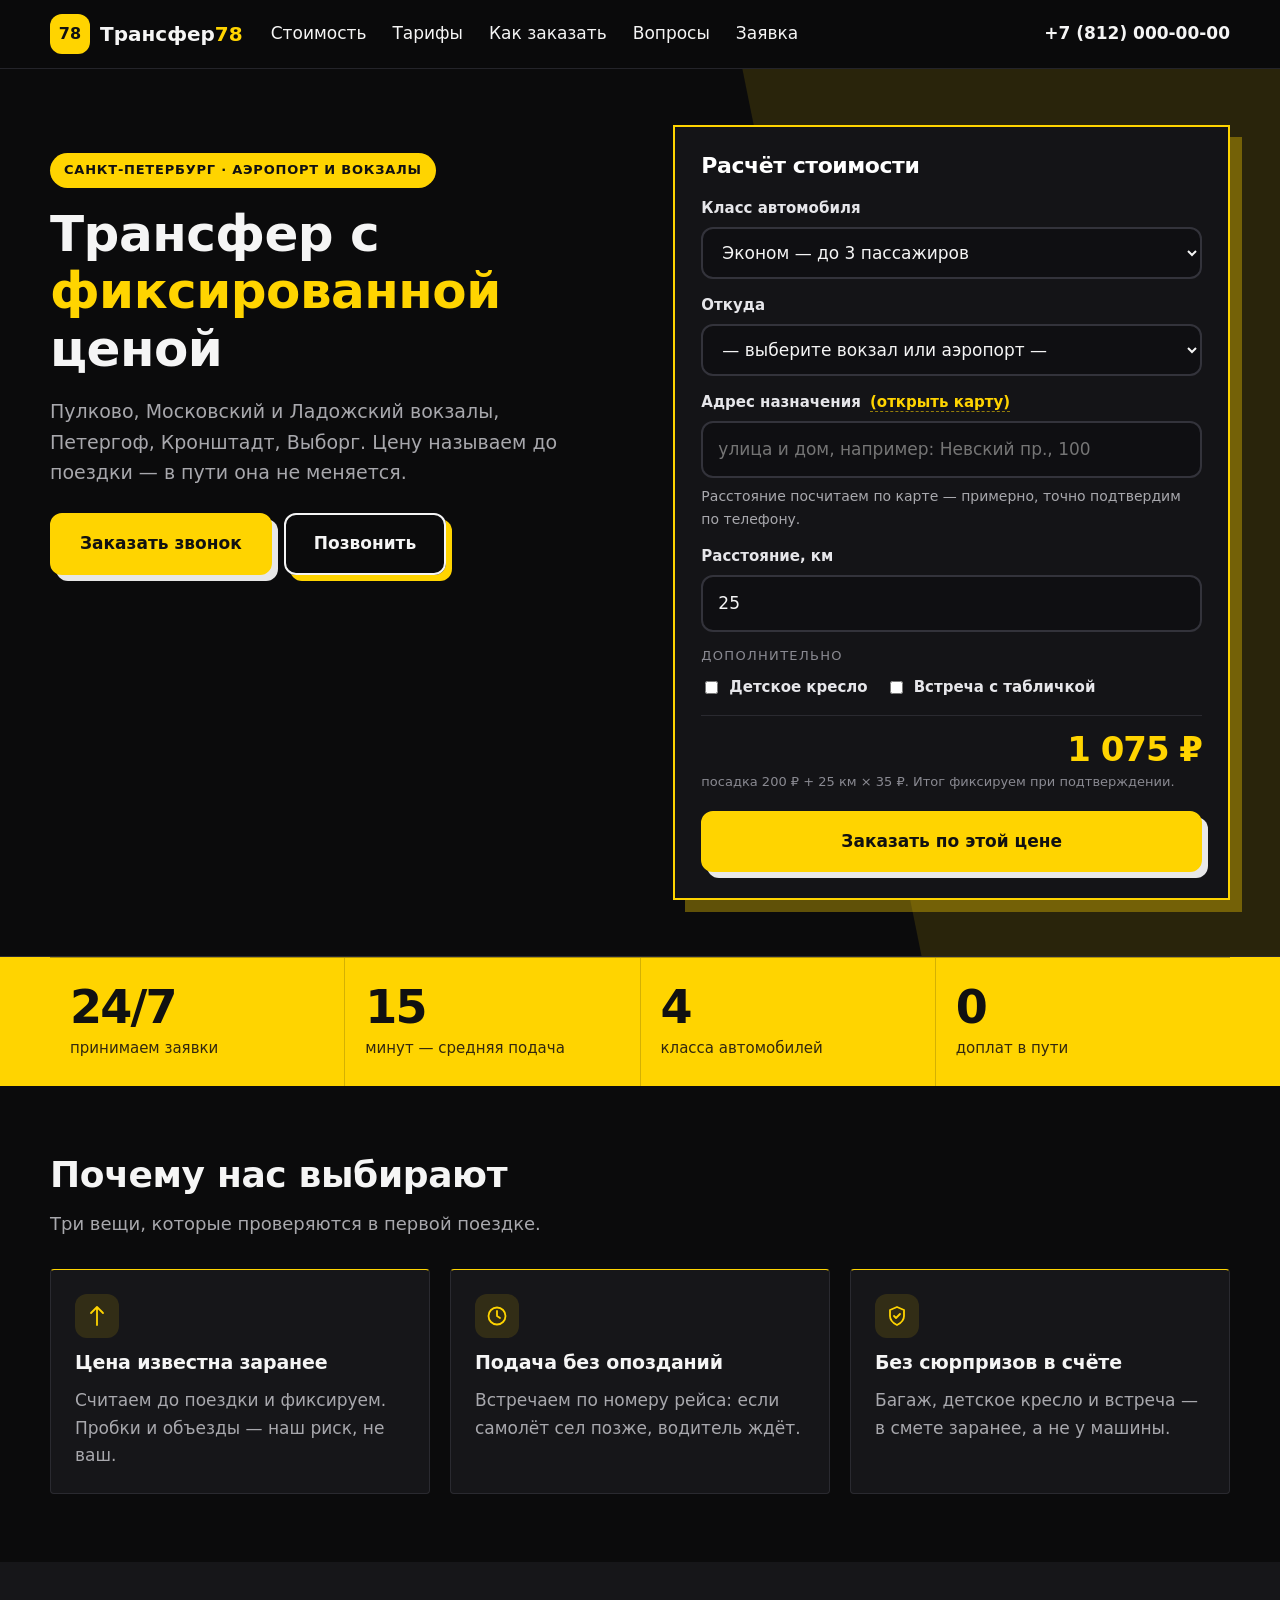
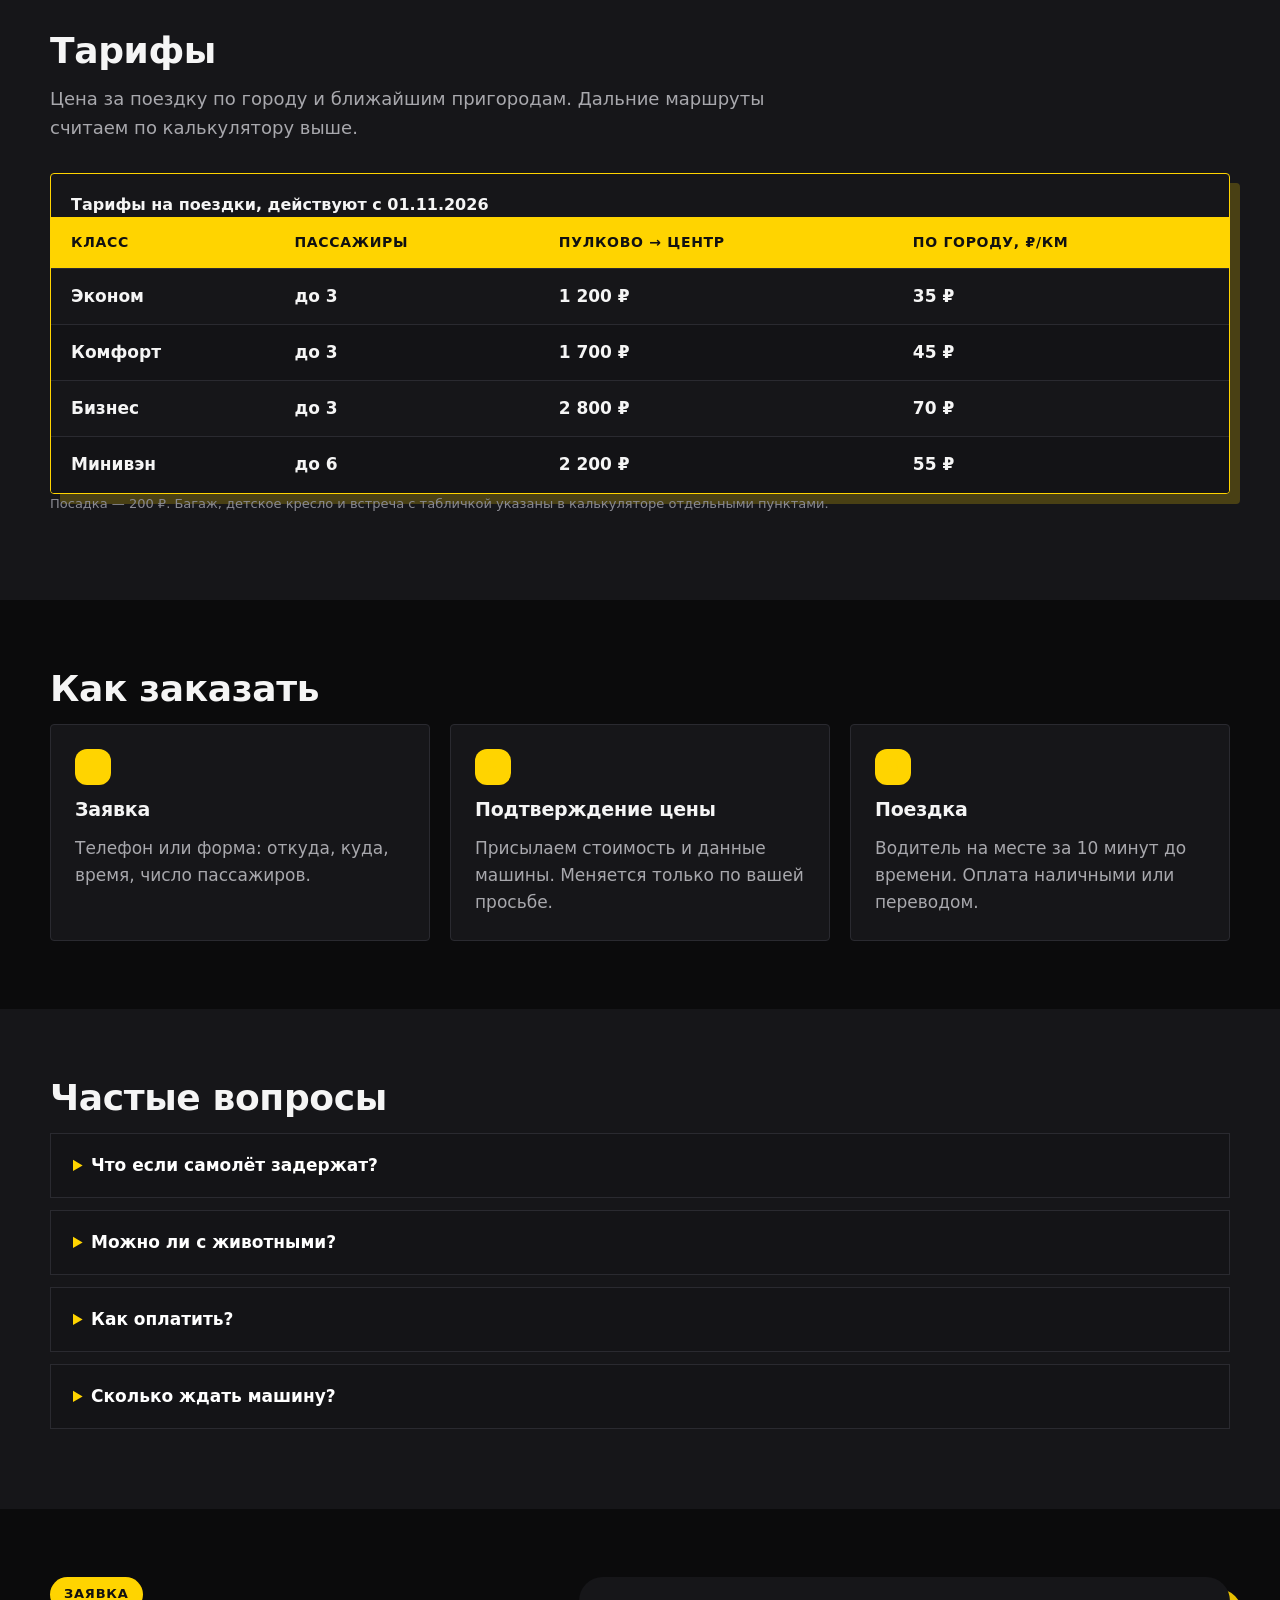
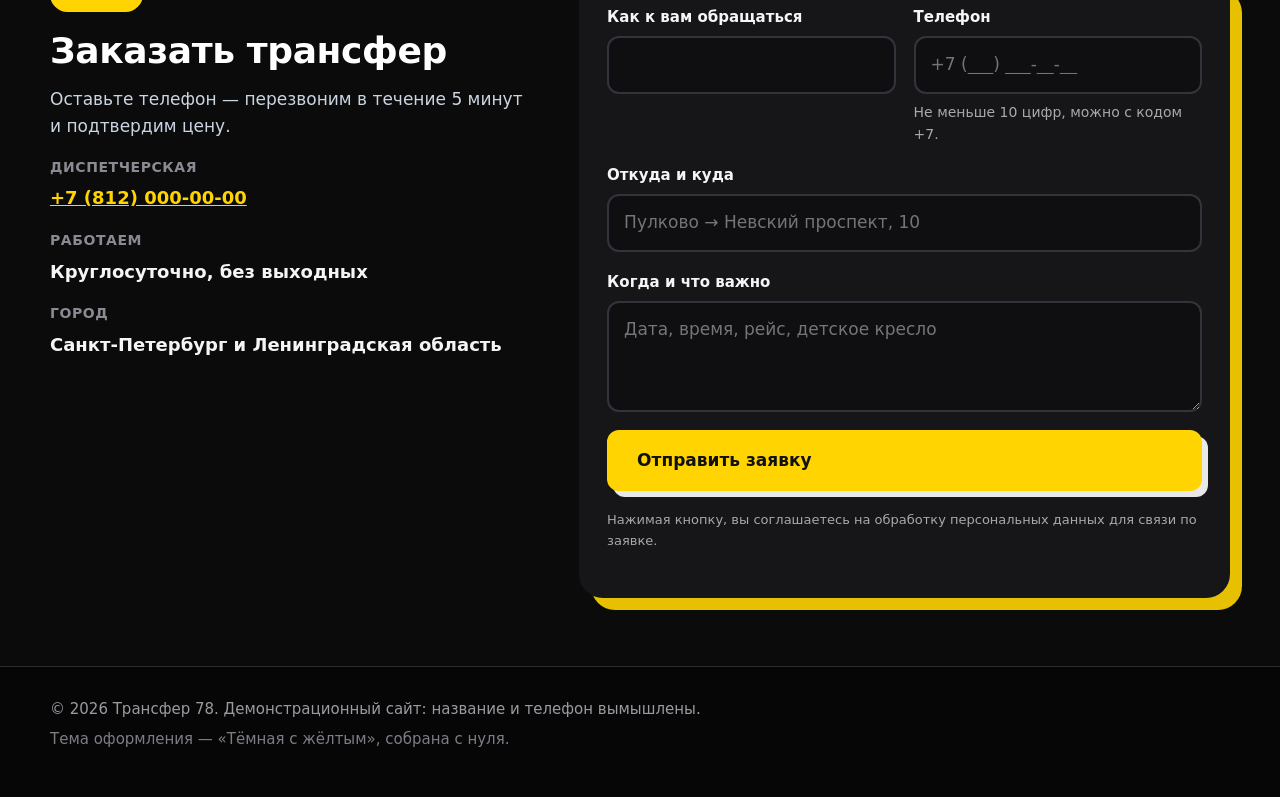
==== index.html @ eaf35baa "Callback promise: 5 minutes instead of 15" ====
<!DOCTYPE html>
<html lang="ru">
<head>
<meta charset="utf-8">
<meta name="viewport" content="width=device-width, initial-scale=1">
<title>Трансфер 78 — такси и трансфер в Санкт-Петербурге</title>
<meta name="description" content="Трансфер по Санкт-Петербургу и области: аэропорт Пулково, вокзалы, Петергоф, Кронштадт, Выборг. Фиксированная цена до поездки.">
<link rel="stylesheet" href="styles.css">
<link rel="stylesheet" href="themes/dark-yellow.css">
<link rel="stylesheet" href="transfer.css">
  <link rel="stylesheet" href="assets/leaflet/leaflet.css">
</head>
<body>
<a class="skip" href="#top">К основному содержимому</a>

<header class="site-header">
  <div class="wrap header-inner">
    <a class="logo" href="#top" aria-label="Трансфер 78 — на главную">
      <span class="logo-mark" aria-hidden="true">78</span>
      <span>Трансфер<span class="logo-accent">78</span></span>
    </a>
    <nav aria-label="Основная навигация">
      <ul class="nav">
        <li><a href="#calc">Стоимость</a></li>
        <li><a href="#tariffs">Тарифы</a></li>
        <li><a href="#how">Как заказать</a></li>
        <li><a href="#faq">Вопросы</a></li>
        <li><a href="#booking">Заявка</a></li>
      </ul>
    </nav>
    <a class="phone" href="tel:+78120000000">+7 (812) 000-00-00</a>
  </div>
</header>

<main id="top" tabindex="-1">

  <section class="hero-slider">
    <div class="wrap slide-inner">
      <div class="slide-text">
        <p class="eyebrow">Санкт-Петербург · аэропорт и вокзалы</p>
        <h1>Трансфер с <span class="hl">фиксированной</span> ценой</h1>
        <p class="slide-lede">Пулково, Московский и Ладожский вокзалы, Петергоф, Кронштадт,
          Выборг. Цену называем до поездки — в пути она не меняется.</p>
        <div class="hero-actions">
          <a class="btn" href="#call-modal" id="hero-call">Заказать звонок</a>
          <a class="btn btn-ghost" href="tel:+78120000000">Позвонить</a>
        </div>
      </div>

      <div class="calc-card" id="calc">
        <h2 class="calc-title">Расчёт стоимости</h2>
        <div class="field">
          <label for="cls">Класс автомобиля</label>
          <select id="cls">
            <option value="35" data-name="Эконом" data-seats="3">Эконом — до 3 пассажиров</option>
            <option value="45" data-name="Комфорт" data-seats="3">Комфорт — до 3 пассажиров</option>
            <option value="70" data-name="Бизнес" data-seats="3">Бизнес — до 3 пассажиров</option>
            <option value="55" data-name="Минивэн" data-seats="6">Минивэн — до 6 пассажиров</option>
          </select>
        </div>
        <div class="field">
          <label for="station">Откуда</label>
          <select id="station">
            <option value="">— выберите вокзал или аэропорт —</option>
            <option value="moscow" data-lat="59.9297" data-lon="30.3622">Московский вокзал</option>
            <option value="ladoga" data-lat="59.9317" data-lon="30.4413">Ладожский вокзал</option>
            <option value="vitebsk" data-lat="59.9200" data-lon="30.3286">Витебский вокзал</option>
            <option value="baltiysky" data-lat="59.9070" data-lon="30.3010">Балтийский вокзал</option>
            <option value="finland" data-lat="59.9553" data-lon="30.3563">Финляндский вокзал</option>
            <option value="pulkovo" data-lat="59.8003" data-lon="30.2625">Аэропорт Пулково</option>
          </select>
        </div>
        <div class="field">
          <label for="addr">Адрес назначения <a href="#map-modal" class="map-link" id="open-map">(открыть карту)</a></label>
          <input id="addr" type="text" placeholder="улица и дом, например: Невский пр., 100"
                 autocomplete="street-address">
          <p class="hint" id="addr-hint">Расстояние посчитаем по карте — примерно, точно подтвердим по телефону.</p>
        </div>
<div class="field">
          <label for="km">Расстояние, км</label>
          <input id="km" type="number" min="1" max="600" step="1" value="25" inputmode="numeric">
        </div>
        <fieldset class="calc-options">
          <legend>Дополнительно</legend>
          <label><input type="checkbox" id="opt-seat" value="300"> Детское кресло</label>
          <label><input type="checkbox" id="opt-sign" value="500"> Встреча с табличкой</label>
        </fieldset>
        <p class="calc-total">
          <strong id="total">1 075 ₽</strong>
        </p>
        <p class="calc-note" id="calc-note">Посадка 200 ₽ + 25 км × 35 ₽</p>
        <a class="btn calc-go" href="#booking">Заказать по этой цене</a>
      </div>
    </div>
  </section>

  <section class="stats" aria-label="Коротко о сервисе">
    <div class="wrap stats-row">
      <div class="stat"><b>24/7</b><span>принимаем заявки</span></div>
      <div class="stat"><b>15</b><span>минут — средняя подача</span></div>
      <div class="stat"><b>4</b><span>класса автомобилей</span></div>
      <div class="stat"><b>0</b><span>доплат в пути</span></div>
    </div>
  </section>

  <section class="section" aria-labelledby="why-title">
    <div class="wrap">
      <h2 id="why-title">Почему нас выбирают</h2>
      <p class="section-lede">Три вещи, которые проверяются в первой поездке.</p>
      <ul class="features">
        <li>
          <span class="feature-icon" aria-hidden="true">
            <svg viewBox="0 0 24 24"><path d="M12 3v18M6 9l6-6 6 6"/></svg>
          </span>
          <h3>Цена известна заранее</h3>
          <p>Считаем до поездки и фиксируем. Пробки и объезды — наш риск, не ваш.</p>
        </li>
        <li>
          <span class="feature-icon" aria-hidden="true">
            <svg viewBox="0 0 24 24"><circle cx="12" cy="12" r="8.5"/><path d="M12 7v5l3 2"/></svg>
          </span>
          <h3>Подача без опозданий</h3>
          <p>Встречаем по номеру рейса: если самолёт сел позже, водитель ждёт.</p>
        </li>
        <li>
          <span class="feature-icon" aria-hidden="true">
            <svg viewBox="0 0 24 24"><path d="M12 3l7 3v6c0 4-3 7-7 9-4-2-7-5-7-9V6l7-3Z"/><path d="M9 12l2 2 4-4"/></svg>
          </span>
          <h3>Без сюрпризов в счёте</h3>
          <p>Багаж, детское кресло и встреча — в смете заранее, а не у машины.</p>
        </li>
      </ul>
    </div>
  </section>

  <section id="tariffs" class="section section-alt" aria-labelledby="tariffs-title">
    <div class="wrap">
      <h2 id="tariffs-title">Тарифы</h2>
      <p class="section-lede">Цена за поездку по городу и ближайшим пригородам. Дальние
        маршруты считаем по калькулятору выше.</p>
      <div class="table-wrap" tabindex="0" role="region" aria-label="Таблица тарифов">
        <table>
          <caption>Тарифы на поездки, действуют с 01.11.2026</caption>
          <thead>
            <tr>
              <th scope="col">Класс</th>
              <th scope="col">Пассажиры</th>
              <th scope="col">Пулково → центр</th>
              <th scope="col">По городу, ₽/км</th>
            </tr>
          </thead>
          <tbody>
            <tr>
              <th scope="row">Эконом</th>
              <td>до 3</td>
              <td>1 200 ₽</td>
              <td>35 ₽</td>
            </tr>
            <tr>
              <th scope="row">Комфорт</th>
              <td>до 3</td>
              <td>1 700 ₽</td>
              <td>45 ₽</td>
            </tr>
            <tr>
              <th scope="row">Бизнес</th>
              <td>до 3</td>
              <td>2 800 ₽</td>
              <td>70 ₽</td>
            </tr>
            <tr>
              <th scope="row">Минивэн</th>
              <td>до 6</td>
              <td>2 200 ₽</td>
              <td>55 ₽</td>
            </tr>
          </tbody>
        </table>
      </div>
      <p class="calc-note">Посадка — 200 ₽. Багаж, детское кресло и встреча с табличкой
        указаны в калькуляторе отдельными пунктами.</p>
    </div>
  </section>

  <section id="how" class="section" aria-labelledby="how-title">
    <div class="wrap">
      <h2 id="how-title">Как заказать</h2>
      <ol class="steps">
        <li>
          <h3>Заявка</h3>
          <p>Телефон или форма: откуда, куда, время, число пассажиров.</p>
        </li>
        <li>
          <h3>Подтверждение цены</h3>
          <p>Присылаем стоимость и данные машины. Меняется только по вашей просьбе.</p>
        </li>
        <li>
          <h3>Поездка</h3>
          <p>Водитель на месте за 10 минут до времени. Оплата наличными или переводом.</p>
        </li>
      </ol>
    </div>
  </section>
<section id="faq" class="section section-alt" aria-labelledby="faq-title">
    <div class="wrap">
      <h2 id="faq-title">Частые вопросы</h2>
      <details class="faq-item">
        <summary>Что если самолёт задержат?</summary>
        <p>Встречаем по номеру рейса. Если самолёт сел позже — водитель ждёт, доплата за ожидание
          в пределах часа не берётся.</p>
      </details>
      <details class="faq-item">
        <summary>Можно ли с животными?</summary>
        <p>Да, в переноске. Скажите при заказе, чтобы подобрали машину.</p>
      </details>
      <details class="faq-item">
        <summary>Как оплатить?</summary>
        <p>Наличными водителю или переводом по счёту. Для организаций — счёт и закрывающие
          документы.</p>
      </details>
      <details class="faq-item">
        <summary>Сколько ждать машину?</summary>
        <p>По городу — в среднем 15 минут. На дальние маршруты и аэропорт — по времени заявки.</p>
      </details>
    </div>
  </section>

  <section id="booking" class="section-dark" aria-labelledby="booking-title">
    <div class="wrap booking-grid">
      <div>
        <p class="eyebrow eyebrow-light">Заявка</p>
        <h2 id="booking-title">Заказать трансфер</h2>
        <p class="dark-lede">Оставьте телефон — перезвоним в течение 5 минут и подтвердим цену.</p>
        <dl class="contacts">
          <dt>Диспетчерская</dt>
          <dd><a href="tel:+78120000000">+7 (812) 000-00-00</a></dd>
          <dt>Работаем</dt>
          <dd>Круглосуточно, без выходных</dd>
          <dt>Город</dt>
          <dd>Санкт-Петербург и Ленинградская область</dd>
        </dl>
      </div>

      <form class="form" id="booking-form" novalidate>
        <div class="field">
          <label for="name">Как к вам обращаться</label>
          <input id="name" name="name" type="text" autocomplete="name" required>
        </div>
        <div class="field">
          <label for="phone">Телефон</label>
          <input id="phone" name="phone" type="tel" autocomplete="tel" inputmode="tel"
                 placeholder="+7 (___) ___-__-__" aria-describedby="phone-hint" required>
          <p class="hint" id="phone-hint">Не меньше 10 цифр, можно с кодом +7.</p>
        </div>
        <div class="field field-wide">
          <label for="route">Откуда и куда</label>
          <input id="route" name="route" type="text" placeholder="Пулково → Невский проспект, 10">
        </div>
        <div class="field field-wide">
          <label for="comment">Когда и что важно</label>
          <textarea id="comment" name="comment" rows="3"
                    placeholder="Дата, время, рейс, детское кресло"></textarea>
        </div>
        <div class="field field-wide">
          <button class="btn" type="submit" id="submit">Отправить заявку</button>
          <p class="form-note">Нажимая кнопку, вы соглашаетесь на обработку персональных данных
            для связи по заявке.</p>
        </div>
        <p class="form-status" id="status" role="status" aria-live="polite"></p>
      </form>
    </div>
  </section>
</main>

<footer class="site-footer">
  <div class="wrap footer-inner">
    <p>© 2026 Трансфер 78. Демонстрационный сайт: название и телефон вымышлены.</p>
    <p class="credits">Тема оформления — «Тёмная с жёлтым», собрана с нуля.</p>
  </div>
</footer>

<script src="calc.js?v=4"></script>
<script src="form.js?v=3"></script>
<div id="call-modal" class="map-modal" hidden>
  <div class="map-modal-inner call-inner" role="dialog" aria-modal="true" aria-label="Заказать звонок">
    <div class="map-modal-head">
      <strong>Заказать звонок</strong>
      <button type="button" class="map-modal-close" id="close-call" aria-label="Закрыть окно">×</button>
    </div>
    <form class="call-form" id="call-form" novalidate>
      <label for="call-phone">Телефон</label>
      <input id="call-phone" name="phone" type="tel" inputmode="tel"
             placeholder="+7 (___) ___-__-__" autocomplete="tel" required>
      <button class="btn" type="submit">Жду звонка</button>
      <p class="call-note">Перезвоним в течение 5 минут.</p>
      <p class="call-status" id="call-status" role="status" aria-live="polite"></p>
    </form>
  </div>
</div>

<div id="map-modal" class="map-modal" hidden>
  <div class="map-modal-inner" role="dialog" aria-modal="true" aria-label="Выбор точки на карте">
    <div class="map-modal-head">
      <strong>Ткните точку назначения</strong>
      <button type="button" class="map-modal-close" id="close-map" aria-label="Закрыть карту">×</button>
    </div>
    <div id="map" class="map-box"></div>
    <p class="map-modal-hint" id="map-modal-hint">Откуда: выберите в поле. Клик по метке станции выберет её.</p>
  </div>
</div>

  <script src="assets/leaflet/leaflet.js"></script>
  <script src="call.js?v=1"></script>
  <script src="map.js?v=3"></script>
</body>
</html>
---- styles.css ----
/* ======================= ПЕРЕМЕННЫЕ =======================
   Меняются в одном месте — весь сайт перекрашивается.
   Контраст проверять скриптом tools\check.py после смены цветов. */
:root {
  --ink: #0f172a;          /* основной текст */
  --muted: #475467;        /* второстепенный текст */
  --line: #e4e7ec;         /* линии и рамки */
  --accent: #1d4ed8;       /* акцент: кнопки, ссылки */
  --accent-dark: #163ea8;  /* акцент при наведении */
  --accent-soft: #eaf1ff;  /* мягкий фон плашек */
  --dark: #0b1120;         /* тёмный блок */
  --tint: #f7f9fc;         /* светлый фон секций */
  --ok: #067647;
  --err: #b42318;
  --bg: #ffffff;
  --radius: 18px;
  --shadow: 0 18px 36px rgba(16, 24, 40, 0.10);
}

* { box-sizing: border-box; }

html { scroll-behavior: smooth; }

body {
  margin: 0;
  font: 17px/1.6 "Segoe UI", system-ui, -apple-system, sans-serif;
  color: var(--ink);
  background: var(--bg);
  -webkit-font-smoothing: antialiased;
}

.wrap { width: min(1180px, 100% - 40px); margin: 0 auto; }

h1, h2, h3 { line-height: 1.15; margin: 0 0 14px; letter-spacing: -0.01em; }
h1 { font-size: clamp(30px, 4.2vw, 50px); font-weight: 800; }
h2 { font-size: clamp(25px, 3vw, 36px); font-weight: 800; }
h3 { font-size: 19px; font-weight: 700; }
p { margin: 0 0 14px; }
a { color: var(--accent); }
a:hover { color: var(--accent-dark); }

:focus-visible { outline: 3px solid var(--accent); outline-offset: 3px; border-radius: 6px; }

.skip {
  position: absolute;
  left: -9999px;
  top: 0;
  padding: 12px 18px;
  background: var(--ink);
  color: #fff;
  z-index: 100;
  border-radius: 0 0 10px 0;
}
.skip:focus { left: 0; color: #fff; }

/* ======================= ШАПКА ======================= */
.site-header {
  position: sticky;
  top: 0;
  z-index: 30;
  background: rgba(255, 255, 255, 0.94);
  backdrop-filter: blur(8px);
  border-bottom: 1px solid var(--line);
}
.header-inner {
  display: flex;
  align-items: center;
  gap: 26px;
  padding: 14px 0;
  flex-wrap: wrap;
}
.logo {
  display: inline-flex;
  align-items: center;
  gap: 10px;
  text-decoration: none;
  color: var(--ink);
  font-weight: 800;
  font-size: 20px;
}
.logo-mark {
  display: inline-grid;
  place-items: center;
  width: 40px;
  height: 40px;
  border-radius: 12px;
  background: var(--accent);
  color: #fff;
  font-weight: 800;
  font-size: 16px;
}
.nav { display: flex; gap: 22px; list-style: none; margin: 0; padding: 0; flex-wrap: wrap; }
.nav a {
  color: var(--ink);
  text-decoration: none;
  padding: 8px 2px;
  font-weight: 500;
  border-bottom: 2px solid transparent;
}
.nav a:hover { border-bottom-color: var(--accent); }
.phone {
  margin-left: auto;
  font-weight: 700;
  text-decoration: none;
  color: var(--ink);
  white-space: nowrap;
}
.phone:hover { color: var(--accent); }

/* ======================= КНОПКИ ======================= */
.btn {
  display: inline-flex;
  align-items: center;
  gap: 8px;
  padding: 15px 28px;
  border-radius: 12px;
  background: var(--accent);
  color: #fff;
  font: inherit;
  font-weight: 700;
  text-decoration: none;
  border: 2px solid var(--accent);
  cursor: pointer;
  box-shadow: 0 10px 24px rgba(29, 78, 216, 0.22);
  transition: transform .12s ease, box-shadow .12s ease, background .12s ease;
}
.btn:hover {
  background: var(--accent-dark);
  border-color: var(--accent-dark);
  color: #fff;
  transform: translateY(-1px);
}
.btn-ghost { background: #fff; color: var(--ink); border-color: var(--line); box-shadow: none; }
.btn-ghost:hover { background: var(--tint); color: var(--ink); border-color: #c7d2e4; }
.btn[disabled], .btn[aria-disabled="true"] { background: #667085; border-color: #667085; box-shadow: none; cursor: progress; transform: none; }

/* ======================= ПЕРВЫЙ ЭКРАН ======================= */
.hero {
  padding: 56px 0 64px;
  background:
    radial-gradient(900px 380px at 10% -10%, var(--accent-soft) 0%, rgba(234, 241, 255, 0) 70%),
    var(--bg);
}
.hero-grid { display: grid; grid-template-columns: 1.05fr 1fr; gap: 48px; align-items: center; }
.eyebrow {
  display: inline-block;
  background: var(--accent-soft);
  color: var(--accent-dark);
  font-weight: 700;
  font-size: 13px;
  letter-spacing: .06em;
  text-transform: uppercase;
  padding: 7px 14px;
  border-radius: 999px;
  margin: 0 0 18px;
}
.eyebrow-light { background: rgba(255, 255, 255, 0.12); color: #e2e8f0; }
.lede { font-size: 19px; color: var(--muted); max-width: 50ch; }
.hero-actions { display: flex; gap: 12px; flex-wrap: wrap; margin: 26px 0 22px; }
.facts { display: flex; gap: 10px; flex-wrap: wrap; list-style: none; margin: 0; padding: 0; }
.facts li {
  display: inline-flex;
  align-items: center;
  gap: 8px;
  background: #fff;
  border: 1px solid var(--line);
  border-radius: 999px;
  padding: 8px 14px;
  font-size: 15px;
  color: var(--muted);
  font-weight: 500;
}
.facts li::before { content: "✓"; color: var(--accent); font-weight: 800; }
.hero-figure { margin: 0; }
.hero-figure img { width: 100%; height: auto; border-radius: 24px; display: block; box-shadow: var(--shadow); }
figcaption, .credit { font-size: 13px; color: var(--muted); margin-top: 10px; }

/* ======================= СЕКЦИИ ======================= */
.section { padding: 68px 0; }
.section-alt { background: var(--tint); }
.section-lede { color: var(--muted); max-width: 64ch; margin-bottom: 30px; font-size: 18px; }

/* ======================= ПРЕИМУЩЕСТВА ======================= */
.features {
  display: grid;
  grid-template-columns: repeat(auto-fit, minmax(260px, 1fr));
  gap: 20px;
  list-style: none;
  margin: 0;
  padding: 0;
}
.features li {
  background: #fff;
  border: 1px solid var(--line);
  border-radius: var(--radius);
  padding: 24px;
}
.feature-icon {
  width: 44px;
  height: 44px;
  display: grid;
  place-items: center;
  border-radius: 12px;
  background: var(--accent-soft);
  margin-bottom: 14px;
}
.feature-icon svg, .card .icon svg {
  width: 24px;
  height: 24px;
  fill: none;
  stroke: var(--accent);
  stroke-width: 1.8;
  stroke-linecap: round;
  stroke-linejoin: round;
}
.features p { color: var(--muted); margin: 0; }

/* ======================= КАРТОЧКИ УСЛУГ ======================= */
.cards {
  display: grid;
  grid-template-columns: repeat(auto-fit, minmax(300px, 1fr));
  gap: 20px;
  list-style: none;
  margin: 0;
  padding: 0;
}
.card {
  display: flex;
  flex-direction: column;
  background: #fff;
  border: 1px solid var(--line);
  border-radius: var(--radius);
  padding: 24px;
  transition: box-shadow .15s ease, transform .15s ease;
}
.card:hover { box-shadow: var(--shadow); transform: translateY(-2px); }
.card .icon {
  width: 48px;
  height: 48px;
  border-radius: 14px;
  display: grid;
  place-items: center;
  background: var(--accent-soft);
  margin-bottom: 14px;
}
.card p { color: var(--muted); margin-bottom: 12px; font-size: 16px; }
.card .price { color: var(--ink); font-weight: 800; font-size: 19px; margin: auto 0 0; padding-top: 10px; }

/* ======================= ТАБЛИЦА ======================= */
.table-wrap {
  overflow-x: auto;
  border: 1px solid var(--line);
  border-radius: var(--radius);
  background: #fff;
  box-shadow: var(--shadow);
}
table { border-collapse: collapse; width: 100%; min-width: 540px; }
caption { text-align: left; padding: 18px 20px 0; font-weight: 700; font-size: 16px; }
th, td { padding: 14px 20px; text-align: left; border-bottom: 1px solid var(--line); }
thead th { background: var(--accent-soft); color: var(--accent-dark); font-size: 14px; text-transform: uppercase; letter-spacing: .05em; }
tbody tr:nth-child(even) { background: #fafbfe; }
tbody tr:last-child th, tbody tr:last-child td { border-bottom: 0; }
td { white-space: nowrap; font-weight: 600; }

/* ======================= ШАГИ ======================= */
.steps {
  display: grid;
  grid-template-columns: repeat(auto-fit, minmax(260px, 1fr));
  gap: 20px;
  list-style: none;
  counter-reset: step;
  margin: 0;
  padding: 0;
}
.steps li { border: 1px solid var(--line); border-radius: var(--radius); background: #fff; padding: 24px; }
.steps li::before {
  counter-increment: step;
  content: counter(step);
  display: grid;
  place-items: center;
  width: 36px;
  height: 36px;
  border-radius: 12px;
  background: var(--accent);
  color: #fff;
  font-weight: 800;
  margin-bottom: 14px;
}
.steps p { color: var(--muted); margin: 0; }

/* ======================= ГАЛЕРЕЯ ======================= */
.gallery {
  display: grid;
  grid-template-columns: repeat(auto-fit, minmax(230px, 1fr));
  gap: 20px;
  list-style: none;
  margin: 0;
  padding: 0;
}
.gallery img {
  width: 100%;
  height: 280px;
  object-fit: cover;
  border-radius: var(--radius);
  display: block;
  box-shadow: var(--shadow);
}

/* ======================= ОТЗЫВЫ ======================= */
.reviews {
  display: grid;
  grid-template-columns: repeat(auto-fit, minmax(260px, 1fr));
  gap: 20px;
  list-style: none;
  margin: 0;
  padding: 0;
}
.review { background: #fff; border: 1px solid var(--line); border-radius: var(--radius); padding: 24px; }
.review-text { font-size: 17px; }
.review-author { display: flex; align-items: center; gap: 10px; color: var(--muted); font-weight: 600; margin: 0; }
.avatar {
  display: inline-grid;
  place-items: center;
  width: 36px;
  height: 36px;
  border-radius: 50%;
  background: var(--accent-soft);
  color: var(--accent-dark);
  font-weight: 800;
}

/* ======================= ТЁМНЫЙ БЛОК ЗАПИСИ ======================= */
.section-dark { background: var(--dark); color: #fff; padding: 68px 0; }
.section-dark h2 { color: #fff; }
.dark-lede { color: #cbd5e1; max-width: 46ch; }
.booking-grid { display: grid; grid-template-columns: 0.85fr 1.15fr; gap: 48px; align-items: start; }
.contacts { margin: 0; }
.contacts dt { font-weight: 700; margin-top: 16px; font-size: 14px; text-transform: uppercase; letter-spacing: .04em; color: #94a3b8; }
.contacts dd { margin: 6px 0 0; font-size: 18px; font-weight: 600; color: #fff; }
.contacts a { color: #fff; }

.form {
  background: #fff;
  color: var(--ink);
  border-radius: 24px;
  padding: 28px;
  display: grid;
  grid-template-columns: 1fr 1fr;
  gap: 18px;
  box-shadow: var(--shadow);
}
.field { display: flex; flex-direction: column; gap: 7px; }
.field-wide { grid-column: 1 / -1; }
label { font-weight: 600; font-size: 15px; }
input, select, textarea {
  font: inherit;
  color: var(--ink);
  padding: 13px 15px;
  border: 2px solid var(--line);
  border-radius: 12px;
  background: #fff;
  width: 100%;
}
input:hover, select:hover, textarea:hover { border-color: #c7d2e4; }
input:focus, select:focus, textarea:focus { border-color: var(--accent); outline: 3px solid rgba(29, 78, 216, 0.28); outline-offset: 1px; }
textarea { resize: vertical; }
.hint { font-size: 14px; color: var(--muted); margin: 0; }
.form-note { font-size: 13px; color: var(--muted); margin: 12px 0 0; }
.form-status { grid-column: 1 / -1; margin: 0; font-weight: 700; }
.form-status.ok { color: var(--ok); }
.form-status.err { color: var(--err); }
input[aria-invalid="true"], select[aria-invalid="true"] { border-color: var(--err); background: #fff6f5; }

/* ======================= ПОДВАЛ ======================= */
.site-footer { border-top: 1px solid var(--line); padding: 30px 0 40px; color: var(--muted); font-size: 15px; background: var(--tint); }
.footer-inner p { margin: 0 0 6px; }

/* ======================= АДАПТИВ ======================= */
@media (max-width: 900px) {
  .hero { padding: 36px 0 44px; }
  .hero-grid, .booking-grid { grid-template-columns: 1fr; gap: 32px; }
  .hero-figure { order: -1; }
  .form { grid-template-columns: 1fr; }
  .phone { margin-left: 0; }
  .section, .section-dark { padding: 48px 0; }
}

@media (prefers-reduced-motion: reduce) {
  html { scroll-behavior: auto; }
  * { transition: none !important; animation: none !important; }
  .btn:hover, .card:hover { transform: none; }
}
---- themes/dark-yellow.css ----
/* Тема «Тёмная с жёлтым» — как у сервисов такси и трансфера.
   Графит + жёлтый акцент + белый текст. Контраст проверен: белый на #0b0b0c ≈ 19:1,
   чёрный на #ffd400 ≈ 13:1. */
:root {
  --ink: #f5f5f5;
  --muted: #a8a8ad;
  --line: #2a2a30;
  --accent: #ffd400;
  --accent-dark: #e6bf00;
  --accent-soft: #2a2410;
  --deep: #0b0b0c;
  --deep-2: #161619;
  --paper: #0b0b0c;
  --white: #141417;
  --dark: #0b0b0c;
  --bg: #0b0b0c;
  --tint: #101013;
  --radius: 4px;
  --shadow: 10px 10px 0 rgba(255, 212, 0, 0.22);
}

body { background: var(--deep); color: var(--ink); }

/* шапка */
.site-header { background: rgba(11, 11, 12, .96); border-bottom: 1px solid #24242a; }
.logo, .nav a, .phone { color: var(--ink); }
.logo-mark { background: var(--accent); color: #111; }
.logo-accent { color: var(--accent); }
.nav a:hover { border-bottom-color: var(--accent); color: var(--accent); }
.phone:hover { color: var(--accent); }

/* кнопки */
.btn { background: var(--accent); color: #111; border-color: var(--accent); box-shadow: 6px 6px 0 rgba(255,255,255,.9); }
.btn:hover { background: var(--accent-dark); border-color: var(--accent-dark); color: #111; box-shadow: 3px 3px 0 rgba(255,255,255,.9); }
.btn-ghost { background: transparent; color: var(--ink); border-color: var(--ink); box-shadow: 6px 6px 0 var(--accent); }
.btn-ghost:hover { background: var(--ink); color: #111; border-color: var(--ink); }

/* первый экран: тёмный, с жёлтой диагональю */
.hero-slider { background: var(--deep); border-bottom: 1px solid #24242a; }
.hero-slider::before { background: var(--accent); clip-path: polygon(58% 0, 100% 0, 100% 100%, 72% 100%); opacity: .14; }
.hero-slider::after { background: repeating-linear-gradient(135deg, rgba(255,212,0,.08) 0 2px, transparent 2px 16px); }
.eyebrow { background: var(--accent); color: #111; }
.slide-text h1 .hl, .slide-text h2 .hl { color: var(--accent); }
.slide-lede { color: #b9b9bf; }
.slide-visual img { background: #fff; border-color: var(--accent); box-shadow: 12px 12px 0 rgba(255,212,0,.35); }
.slide-note { color: #b9b9bf; }
.slide-note strong { color: var(--accent); }
.slider-btn { background: var(--deep-2); border-color: var(--line); color: var(--ink); }
.slider-btn:hover { background: var(--accent); border-color: var(--accent); color: #111; }
.dot { background: #3a3a42; }
.dot.is-active { background: var(--accent); }

/* цифры: жёлтая полоса */
.stats { background: var(--accent); color: #111; }
.stats-row { background: rgba(17,17,17,.18); border-top: 1px solid rgba(17,17,17,.18); }
.stat { background: var(--accent); }
.stat b { color: #111; }
.stat span { color: #2a2410; }

/* секции */
.section { background: var(--deep); }
.section-alt { background: var(--deep-2); }
.section-lede { color: var(--muted); }
.features li { background: var(--deep-2); border-color: var(--line); border-top-color: var(--accent); }
.features p { color: var(--muted); }
.feature-icon { background: rgba(255,212,0,.12); }
.feature-icon svg, .card .icon svg { stroke: var(--accent); }

/* услуги */
.section-dark-band { background: var(--deep-2); }
.card { background: var(--deep); border-color: var(--line); }
.card:hover { border-color: var(--accent); }
.card p { color: var(--muted); }
.card .price { color: var(--accent); }
.card .icon { background: rgba(255,212,0,.12); }

/* марки и таблица */
.model { background: #fff; border-color: var(--accent); }
.model p { color: #111; }
.table-wrap { border-color: var(--accent); background: var(--deep-2); }
caption { color: var(--ink); }
thead th { background: var(--accent); color: #111; }
th, td { border-bottom-color: var(--line); color: var(--ink); }
tbody tr:nth-child(even) { background: #131316; }

/* шаги */
.steps li { background: var(--deep-2); border-color: var(--line); }
.steps li::before { color: var(--accent); }
.steps p { color: var(--muted); }

/* запись */
.section-dark { background: var(--deep); }
.contacts dt { color: #8a8a92; }
.contacts dd { color: var(--ink); }
.contacts a { color: var(--accent); }
.form { background: var(--deep-2); color: var(--ink); border-color: var(--accent); box-shadow: 12px 12px 0 rgba(255,212,0,.9); }
label { color: var(--ink); }
input, select, textarea { background: #0f0f12; color: var(--ink); border-color: #33333b; }
input:focus, select:focus, textarea:focus { border-color: var(--accent); outline-color: rgba(255,212,0,.3); }
.hint, .form-note { color: var(--muted); }
.form-status.ok { color: #4ade80; }
.form-status.err { color: #f87171; }

.site-footer { background: #060607; color: #9a9aa2; }
.credits { color: #7d7d86; }
---- transfer.css ----
/* Стили страницы трансфера: калькулятор и FAQ (тёмная тема уже подключена). */

/* калькулятор в первом экране */
.calc-card {
  background: #141417;
  border: 2px solid var(--accent);
  padding: 26px;
  box-shadow: 12px 12px 0 rgba(255, 212, 0, 0.35);
}
.calc-title {
  font-size: 22px;
  font-weight: 900;
  letter-spacing: -0.02em;
  color: #fff;
  margin: 0 0 18px;
}
.calc-card .field { margin-bottom: 14px; }
.calc-card label { color: #e6e6ea; }

.calc-options {
  border: 0;
  margin: 0 0 16px;
  padding: 0;
  display: flex;
  gap: 18px;
  flex-wrap: wrap;
}
.calc-options legend {
  padding: 0;
  margin-bottom: 8px;
  font-size: 13px;
  letter-spacing: .1em;
  text-transform: uppercase;
  color: #8a8a92;
}
.calc-options label {
  display: inline-flex;
  align-items: center;
  gap: 8px;
  font-weight: 600;
  font-size: 15px;
  color: #e6e6ea;
}
.calc-options input { width: auto; }

.calc-total {
  display: flex;
  align-items: baseline;
  justify-content: space-between;
  gap: 12px;
  margin: 0 0 6px;
  padding-top: 16px;
  border-top: 1px solid #2a2a30;
  color: #b9b9bf;
  font-size: 15px;
}
.calc-total strong {
  color: var(--accent);
  font-size: 34px;
  font-weight: 900;
  letter-spacing: -0.03em;
  line-height: 1;
}
.calc-note { margin: 0 0 18px; font-size: 13px; color: #8a8a92; }
.calc-go { width: 100%; justify-content: center; }

/* FAQ */
.faq-item {
  background: #141417;
  border: 1px solid #2a2a30;
  padding: 18px 22px;
  margin-bottom: 12px;
}
.faq-item summary {
  cursor: pointer;
  font-weight: 800;
  font-size: 17px;
  color: #fff;
}
.faq-item summary::marker { color: var(--accent); }
.faq-item p { margin: 12px 0 0; color: #b9b9bf; }
.faq-item[open] { border-color: var(--accent); }

@media (max-width: 900px) {
  .calc-card { box-shadow: 8px 8px 0 rgba(255, 212, 0, 0.35); }
  .calc-total strong { font-size: 28px; }
}

/* ---------- раскладка первого экрана и полосы цифр ---------- */
.hero-slider {
  position: relative;
  overflow: hidden;
  background: var(--deep);
  border-bottom: 1px solid var(--line);
}
.hero-slider::before {
  content: "";
  position: absolute; inset: 0;
  background: var(--accent);
  clip-path: polygon(58% 0, 100% 0, 100% 100%, 72% 100%);
  opacity: .12;
  pointer-events: none;
}
.hero-slider .wrap { position: relative; z-index: 1; }

.slide-inner {
  display: grid;
  grid-template-columns: 1.02fr 0.98fr;
  gap: 44px;
  align-items: start;          /* текст и карточка выравниваются по верху */
  padding: 56px 0 56px;
}
.slide-text { padding-top: 28px; }   /* лёгкий отступ, чтобы не липло к шапке */
.slide-text h1, .slide-text h2 { margin-bottom: 18px; }
.slide-text h1 .hl { color: var(--accent); }
.slide-lede { font-size: 19px; color: var(--muted); max-width: 44ch; }
.eyebrow-light { background: var(--accent); color: #111; }

/* полоса цифр */
.stats { background: var(--accent); color: #111; }
.stats-row {
  display: grid;
  grid-template-columns: repeat(auto-fit, minmax(200px, 1fr));
  gap: 1px;
  background: rgba(17, 17, 17, 0.18);
  border-top: 1px solid rgba(17, 17, 17, 0.18);
}
.stat { background: var(--accent); padding: 26px 20px; }
.stat b {
  display: block;
  font-size: clamp(30px, 3.6vw, 48px);
  font-weight: 900;
  letter-spacing: -0.04em;
  line-height: 1;
  margin-bottom: 6px;
  color: #111;
}
.stat span { display: block; font-size: 15px; color: #33280f; }

@media (max-width: 900px) {
  .slide-inner { grid-template-columns: 1fr; gap: 28px; padding: 36px 0 32px; }
  .stats-row { grid-template-columns: 1fr 1fr; }
}
/* кнопка расчёта расстояния */
.calc-route-row { margin: 2px 0 14px; }
.calc-route-row .btn { width: 100%; }
/* Яндекс.Карта: точки подачи */
.map-frame {
  border-radius: 18px; overflow: hidden;
  border: 1px solid rgba(255, 255, 255, .12);
  background: #111;
  line-height: 0;
}
.map-frame iframe { display: block; width: 100%; border: 0; }
.map-credit { margin: 10px 0 0; font-size: 13px; opacity: .7; }

@media (max-width: 700px) {
  .map-frame { border-radius: 12px; }
  .map-frame iframe { height: 320px; }
}

/* интерактивная карта выбора точки */
.map-box {
  height: 440px;
  border-radius: 18px;
  overflow: hidden;
  border: 1px solid rgba(255, 255, 255, .12);
  z-index: 1;
}
.map-box .leaflet-container { background: #111; font: inherit; }
@media (max-width: 700px) { .map-box { height: 340px; border-radius: 12px; } }

/* ссылка «открыть карту» в поле адреса */
.map-link {
  color: #ffd400;
  font-weight: 600;
  text-decoration: none;
  border-bottom: 1px dashed rgba(255, 212, 0, .55);
  white-space: nowrap;
  margin-left: 4px;
}
.map-link:hover { border-bottom-color: #ffd400; }

/* модальное окно с картой */
.map-modal {
  position: fixed; inset: 0; z-index: 1000;
  background: rgba(6, 6, 8, .82);
  display: flex; align-items: center; justify-content: center;
  padding: 20px;
}
.map-modal[hidden] { display: none; }
.map-modal-inner {
  width: min(1100px, 100%);
  background: #141414;
  border: 1px solid rgba(255, 255, 255, .12);
  border-radius: 18px;
  overflow: hidden;
  box-shadow: 0 30px 80px rgba(0, 0, 0, .6);
}
.map-modal-head {
  display: flex; align-items: center; justify-content: space-between;
  gap: 16px; padding: 14px 18px;
  border-bottom: 1px solid rgba(255, 255, 255, .1);
  color: #fff; font-size: 16px;
}
.map-modal-close {
  background: transparent; border: 0; color: #fff;
  font-size: 26px; line-height: 1; cursor: pointer; padding: 0 6px;
}
.map-modal-close:hover { color: #ffd400; }
.map-box { height: 460px; }
.map-modal-hint {
  margin: 0; padding: 12px 18px 16px;
  color: #d6d6db; font-size: 14px;
}

@media (max-width: 700px) {
  .map-modal { padding: 10px; }
  .map-box { height: 360px; }
  .map-modal-head { font-size: 15px; }
}
/* цена без подписи «предварительно» — прижимаем вправо */
.calc-total { justify-content: flex-end; }
/* окно «Заказать звонок» */
.call-inner { width: min(420px, 100%); }
.call-form { display: grid; gap: 10px; padding: 18px; }
.call-form label { color: #e6e6ea; font-weight: 600; }
.call-form input {
  height: 52px; padding: 0 14px; border-radius: 10px;
  border: 1px solid rgba(255, 255, 255, .18);
  background: #0f0f11; color: #fff; font-size: 17px;
}
.call-form input:focus { outline: 3px solid rgba(255, 212, 0, .45); outline-offset: 1px; }
.call-form .btn { height: 52px; }
.call-note { margin: 2px 0 0; color: #9a9aa2; font-size: 13px; }
.call-status { margin: 0; min-height: 20px; font-size: 14px; }
.call-status.ok { color: #ffd400; }
.call-status.err { color: #ff8a8a; }
---- assets/leaflet/leaflet.css ----
/* required styles */

.leaflet-pane,
.leaflet-tile,
.leaflet-marker-icon,
.leaflet-marker-shadow,
.leaflet-tile-container,
.leaflet-pane > svg,
.leaflet-pane > canvas,
.leaflet-zoom-box,
.leaflet-image-layer,
.leaflet-layer {
	position: absolute;
	left: 0;
	top: 0;
	}
.leaflet-container {
	overflow: hidden;
	}
.leaflet-tile,
.leaflet-marker-icon,
.leaflet-marker-shadow {
	-webkit-user-select: none;
	   -moz-user-select: none;
	        user-select: none;
	  -webkit-user-drag: none;
	}
/* Prevents IE11 from highlighting tiles in blue */
.leaflet-tile::selection {
	background: transparent;
}
/* Safari renders non-retina tile on retina better with this, but Chrome is worse */
.leaflet-safari .leaflet-tile {
	image-rendering: -webkit-optimize-contrast;
	}
/* hack that prevents hw layers "stretching" when loading new tiles */
.leaflet-safari .leaflet-tile-container {
	width: 1600px;
	height: 1600px;
	-webkit-transform-origin: 0 0;
	}
.leaflet-marker-icon,
.leaflet-marker-shadow {
	display: block;
	}
/* .leaflet-container svg: reset svg max-width decleration shipped in Joomla! (joomla.org) 3.x */
/* .leaflet-container img: map is broken in FF if you have max-width: 100% on tiles */
.leaflet-container .leaflet-overlay-pane svg {
	max-width: none !important;
	max-height: none !important;
	}
.leaflet-container .leaflet-marker-pane img,
.leaflet-container .leaflet-shadow-pane img,
.leaflet-container .leaflet-tile-pane img,
.leaflet-container img.leaflet-image-layer,
.leaflet-container .leaflet-tile {
	max-width: none !important;
	max-height: none !important;
	width: auto;
	padding: 0;
	}

.leaflet-container img.leaflet-tile {
	/* See: https://bugs.chromium.org/p/chromium/issues/detail?id=600120 */
	mix-blend-mode: plus-lighter;
}

.leaflet-container.leaflet-touch-zoom {
	-ms-touch-action: pan-x pan-y;
	touch-action: pan-x pan-y;
	}
.leaflet-container.leaflet-touch-drag {
	-ms-touch-action: pinch-zoom;
	/* Fallback for FF which doesn't support pinch-zoom */
	touch-action: none;
	touch-action: pinch-zoom;
}
.leaflet-container.leaflet-touch-drag.leaflet-touch-zoom {
	-ms-touch-action: none;
	touch-action: none;
}
.leaflet-container {
	-webkit-tap-highlight-color: transparent;
}
.leaflet-container a {
	-webkit-tap-highlight-color: rgba(51, 181, 229, 0.4);
}
.leaflet-tile {
	filter: inherit;
	visibility: hidden;
	}
.leaflet-tile-loaded {
	visibility: inherit;
	}
.leaflet-zoom-box {
	width: 0;
	height: 0;
	-moz-box-sizing: border-box;
	     box-sizing: border-box;
	z-index: 800;
	}
/* workaround for https://bugzilla.mozilla.org/show_bug.cgi?id=888319 */
.leaflet-overlay-pane svg {
	-moz-user-select: none;
	}

.leaflet-pane         { z-index: 400; }

.leaflet-tile-pane    { z-index: 200; }
.leaflet-overlay-pane { z-index: 400; }
.leaflet-shadow-pane  { z-index: 500; }
.leaflet-marker-pane  { z-index: 600; }
.leaflet-tooltip-pane   { z-index: 650; }
.leaflet-popup-pane   { z-index: 700; }

.leaflet-map-pane canvas { z-index: 100; }
.leaflet-map-pane svg    { z-index: 200; }

.leaflet-vml-shape {
	width: 1px;
	height: 1px;
	}
.lvml {
	behavior: url(#default#VML);
	display: inline-block;
	position: absolute;
	}


/* control positioning */

.leaflet-control {
	position: relative;
	z-index: 800;
	pointer-events: visiblePainted; /* IE 9-10 doesn't have auto */
	pointer-events: auto;
	}
.leaflet-top,
.leaflet-bottom {
	position: absolute;
	z-index: 1000;
	pointer-events: none;
	}
.leaflet-top {
	top: 0;
	}
.leaflet-right {
	right: 0;
	}
.leaflet-bottom {
	bottom: 0;
	}
.leaflet-left {
	left: 0;
	}
.leaflet-control {
	float: left;
	clear: both;
	}
.leaflet-right .leaflet-control {
	float: right;
	}
.leaflet-top .leaflet-control {
	margin-top: 10px;
	}
.leaflet-bottom .leaflet-control {
	margin-bottom: 10px;
	}
.leaflet-left .leaflet-control {
	margin-left: 10px;
	}
.leaflet-right .leaflet-control {
	margin-right: 10px;
	}


/* zoom and fade animations */

.leaflet-fade-anim .leaflet-popup {
	opacity: 0;
	-webkit-transition: opacity 0.2s linear;
	   -moz-transition: opacity 0.2s linear;
	        transition: opacity 0.2s linear;
	}
.leaflet-fade-anim .leaflet-map-pane .leaflet-popup {
	opacity: 1;
	}
.leaflet-zoom-animated {
	-webkit-transform-origin: 0 0;
	    -ms-transform-origin: 0 0;
	        transform-origin: 0 0;
	}
svg.leaflet-zoom-animated {
	will-change: transform;
}

.leaflet-zoom-anim .leaflet-zoom-animated {
	-webkit-transition: -webkit-transform 0.25s cubic-bezier(0,0,0.25,1);
	   -moz-transition:    -moz-transform 0.25s cubic-bezier(0,0,0.25,1);
	        transition:         transform 0.25s cubic-bezier(0,0,0.25,1);
	}
.leaflet-zoom-anim .leaflet-tile,
.leaflet-pan-anim .leaflet-tile {
	-webkit-transition: none;
	   -moz-transition: none;
	        transition: none;
	}

.leaflet-zoom-anim .leaflet-zoom-hide {
	visibility: hidden;
	}


/* cursors */

.leaflet-interactive {
	cursor: pointer;
	}
.leaflet-grab {
	cursor: -webkit-grab;
	cursor:    -moz-grab;
	cursor:         grab;
	}
.leaflet-crosshair,
.leaflet-crosshair .leaflet-interactive {
	cursor: crosshair;
	}
.leaflet-popup-pane,
.leaflet-control {
	cursor: auto;
	}
.leaflet-dragging .leaflet-grab,
.leaflet-dragging .leaflet-grab .leaflet-interactive,
.leaflet-dragging .leaflet-marker-draggable {
	cursor: move;
	cursor: -webkit-grabbing;
	cursor:    -moz-grabbing;
	cursor:         grabbing;
	}

/* marker & overlays interactivity */
.leaflet-marker-icon,
.leaflet-marker-shadow,
.leaflet-image-layer,
.leaflet-pane > svg path,
.leaflet-tile-container {
	pointer-events: none;
	}

.leaflet-marker-icon.leaflet-interactive,
.leaflet-image-layer.leaflet-interactive,
.leaflet-pane > svg path.leaflet-interactive,
svg.leaflet-image-layer.leaflet-interactive path {
	pointer-events: visiblePainted; /* IE 9-10 doesn't have auto */
	pointer-events: auto;
	}

/* visual tweaks */

.leaflet-container {
	background: #ddd;
	outline-offset: 1px;
	}
.leaflet-container a {
	color: #0078A8;
	}
.leaflet-zoom-box {
	border: 2px dotted #38f;
	background: rgba(255,255,255,0.5);
	}


/* general typography */
.leaflet-container {
	font-family: "Helvetica Neue", Arial, Helvetica, sans-serif;
	font-size: 12px;
	font-size: 0.75rem;
	line-height: 1.5;
	}


/* general toolbar styles */

.leaflet-bar {
	box-shadow: 0 1px 5px rgba(0,0,0,0.65);
	border-radius: 4px;
	}
.leaflet-bar a {
	background-color: #fff;
	border-bottom: 1px solid #ccc;
	width: 26px;
	height: 26px;
	line-height: 26px;
	display: block;
	text-align: center;
	text-decoration: none;
	color: black;
	}
.leaflet-bar a,
.leaflet-control-layers-toggle {
	background-position: 50% 50%;
	background-repeat: no-repeat;
	display: block;
	}
.leaflet-bar a:hover,
.leaflet-bar a:focus {
	background-color: #f4f4f4;
	}
.leaflet-bar a:first-child {
	border-top-left-radius: 4px;
	border-top-right-radius: 4px;
	}
.leaflet-bar a:last-child {
	border-bottom-left-radius: 4px;
	border-bottom-right-radius: 4px;
	border-bottom: none;
	}
.leaflet-bar a.leaflet-disabled {
	cursor: default;
	background-color: #f4f4f4;
	color: #bbb;
	}

.leaflet-touch .leaflet-bar a {
	width: 30px;
	height: 30px;
	line-height: 30px;
	}
.leaflet-touch .leaflet-bar a:first-child {
	border-top-left-radius: 2px;
	border-top-right-radius: 2px;
	}
.leaflet-touch .leaflet-bar a:last-child {
	border-bottom-left-radius: 2px;
	border-bottom-right-radius: 2px;
	}

/* zoom control */

.leaflet-control-zoom-in,
.leaflet-control-zoom-out {
	font: bold 18px 'Lucida Console', Monaco, monospace;
	text-indent: 1px;
	}

.leaflet-touch .leaflet-control-zoom-in, .leaflet-touch .leaflet-control-zoom-out  {
	font-size: 22px;
	}


/* layers control */

.leaflet-control-layers {
	box-shadow: 0 1px 5px rgba(0,0,0,0.4);
	background: #fff;
	border-radius: 5px;
	}
.leaflet-control-layers-toggle {
	background-image: url(images/layers.png);
	width: 36px;
	height: 36px;
	}
.leaflet-retina .leaflet-control-layers-toggle {
	background-image: url(images/layers-2x.png);
	background-size: 26px 26px;
	}
.leaflet-touch .leaflet-control-layers-toggle {
	width: 44px;
	height: 44px;
	}
.leaflet-control-layers .leaflet-control-layers-list,
.leaflet-control-layers-expanded .leaflet-control-layers-toggle {
	display: none;
	}
.leaflet-control-layers-expanded .leaflet-control-layers-list {
	display: block;
	position: relative;
	}
.leaflet-control-layers-expanded {
	padding: 6px 10px 6px 6px;
	color: #333;
	background: #fff;
	}
.leaflet-control-layers-scrollbar {
	overflow-y: scroll;
	overflow-x: hidden;
	padding-right: 5px;
	}
.leaflet-control-layers-selector {
	margin-top: 2px;
	position: relative;
	top: 1px;
	}
.leaflet-control-layers label {
	display: block;
	font-size: 13px;
	font-size: 1.08333em;
	}
.leaflet-control-layers-separator {
	height: 0;
	border-top: 1px solid #ddd;
	margin: 5px -10px 5px -6px;
	}

/* Default icon URLs */
.leaflet-default-icon-path { /* used only in path-guessing heuristic, see L.Icon.Default */
	background-image: url(images/marker-icon.png);
	}


/* attribution and scale controls */

.leaflet-container .leaflet-control-attribution {
	background: #fff;
	background: rgba(255, 255, 255, 0.8);
	margin: 0;
	}
.leaflet-control-attribution,
.leaflet-control-scale-line {
	padding: 0 5px;
	color: #333;
	line-height: 1.4;
	}
.leaflet-control-attribution a {
	text-decoration: none;
	}
.leaflet-control-attribution a:hover,
.leaflet-control-attribution a:focus {
	text-decoration: underline;
	}
.leaflet-attribution-flag {
	display: inline !important;
	vertical-align: baseline !important;
	width: 1em;
	height: 0.6669em;
	}
.leaflet-left .leaflet-control-scale {
	margin-left: 5px;
	}
.leaflet-bottom .leaflet-control-scale {
	margin-bottom: 5px;
	}
.leaflet-control-scale-line {
	border: 2px solid #777;
	border-top: none;
	line-height: 1.1;
	padding: 2px 5px 1px;
	white-space: nowrap;
	-moz-box-sizing: border-box;
	     box-sizing: border-box;
	background: rgba(255, 255, 255, 0.8);
	text-shadow: 1px 1px #fff;
	}
.leaflet-control-scale-line:not(:first-child) {
	border-top: 2px solid #777;
	border-bottom: none;
	margin-top: -2px;
	}
.leaflet-control-scale-line:not(:first-child):not(:last-child) {
	border-bottom: 2px solid #777;
	}

.leaflet-touch .leaflet-control-attribution,
.leaflet-touch .leaflet-control-layers,
.leaflet-touch .leaflet-bar {
	box-shadow: none;
	}
.leaflet-touch .leaflet-control-layers,
.leaflet-touch .leaflet-bar {
	border: 2px solid rgba(0,0,0,0.2);
	background-clip: padding-box;
	}


/* popup */

.leaflet-popup {
	position: absolute;
	text-align: center;
	margin-bottom: 20px;
	}
.leaflet-popup-content-wrapper {
	padding: 1px;
	text-align: left;
	border-radius: 12px;
	}
.leaflet-popup-content {
	margin: 13px 24px 13px 20px;
	line-height: 1.3;
	font-size: 13px;
	font-size: 1.08333em;
	min-height: 1px;
	}
.leaflet-popup-content p {
	margin: 17px 0;
	margin: 1.3em 0;
	}
.leaflet-popup-tip-container {
	width: 40px;
	height: 20px;
	position: absolute;
	left: 50%;
	margin-top: -1px;
	margin-left: -20px;
	overflow: hidden;
	pointer-events: none;
	}
.leaflet-popup-tip {
	width: 17px;
	height: 17px;
	padding: 1px;

	margin: -10px auto 0;
	pointer-events: auto;

	-webkit-transform: rotate(45deg);
	   -moz-transform: rotate(45deg);
	    -ms-transform: rotate(45deg);
	        transform: rotate(45deg);
	}
.leaflet-popup-content-wrapper,
.leaflet-popup-tip {
	background: white;
	color: #333;
	box-shadow: 0 3px 14px rgba(0,0,0,0.4);
	}
.leaflet-container a.leaflet-popup-close-button {
	position: absolute;
	top: 0;
	right: 0;
	border: none;
	text-align: center;
	width: 24px;
	height: 24px;
	font: 16px/24px Tahoma, Verdana, sans-serif;
	color: #757575;
	text-decoration: none;
	background: transparent;
	}
.leaflet-container a.leaflet-popup-close-button:hover,
.leaflet-container a.leaflet-popup-close-button:focus {
	color: #585858;
	}
.leaflet-popup-scrolled {
	overflow: auto;
	}

.leaflet-oldie .leaflet-popup-content-wrapper {
	-ms-zoom: 1;
	}
.leaflet-oldie .leaflet-popup-tip {
	width: 24px;
	margin: 0 auto;

	-ms-filter: "progid:DXImageTransform.Microsoft.Matrix(M11=0.70710678, M12=0.70710678, M21=-0.70710678, M22=0.70710678)";
	filter: progid:DXImageTransform.Microsoft.Matrix(M11=0.70710678, M12=0.70710678, M21=-0.70710678, M22=0.70710678);
	}

.leaflet-oldie .leaflet-control-zoom,
.leaflet-oldie .leaflet-control-layers,
.leaflet-oldie .leaflet-popup-content-wrapper,
.leaflet-oldie .leaflet-popup-tip {
	border: 1px solid #999;
	}


/* div icon */

.leaflet-div-icon {
	background: #fff;
	border: 1px solid #666;
	}


/* Tooltip */
/* Base styles for the element that has a tooltip */
.leaflet-tooltip {
	position: absolute;
	padding: 6px;
	background-color: #fff;
	border: 1px solid #fff;
	border-radius: 3px;
	color: #222;
	white-space: nowrap;
	-webkit-user-select: none;
	-moz-user-select: none;
	-ms-user-select: none;
	user-select: none;
	pointer-events: none;
	box-shadow: 0 1px 3px rgba(0,0,0,0.4);
	}
.leaflet-tooltip.leaflet-interactive {
	cursor: pointer;
	pointer-events: auto;
	}
.leaflet-tooltip-top:before,
.leaflet-tooltip-bottom:before,
.leaflet-tooltip-left:before,
.leaflet-tooltip-right:before {
	position: absolute;
	pointer-events: none;
	border: 6px solid transparent;
	background: transparent;
	content: "";
	}

/* Directions */

.leaflet-tooltip-bottom {
	margin-top: 6px;
}
.leaflet-tooltip-top {
	margin-top: -6px;
}
.leaflet-tooltip-bottom:before,
.leaflet-tooltip-top:before {
	left: 50%;
	margin-left: -6px;
	}
.leaflet-tooltip-top:before {
	bottom: 0;
	margin-bottom: -12px;
	border-top-color: #fff;
	}
.leaflet-tooltip-bottom:before {
	top: 0;
	margin-top: -12px;
	margin-left: -6px;
	border-bottom-color: #fff;
	}
.leaflet-tooltip-left {
	margin-left: -6px;
}
.leaflet-tooltip-right {
	margin-left: 6px;
}
.leaflet-tooltip-left:before,
.leaflet-tooltip-right:before {
	top: 50%;
	margin-top: -6px;
	}
.leaflet-tooltip-left:before {
	right: 0;
	margin-right: -12px;
	border-left-color: #fff;
	}
.leaflet-tooltip-right:before {
	left: 0;
	margin-left: -12px;
	border-right-color: #fff;
	}

/* Printing */

@media print {
	/* Prevent printers from removing background-images of controls. */
	.leaflet-control {
		-webkit-print-color-adjust: exact;
		print-color-adjust: exact;
		}
	}
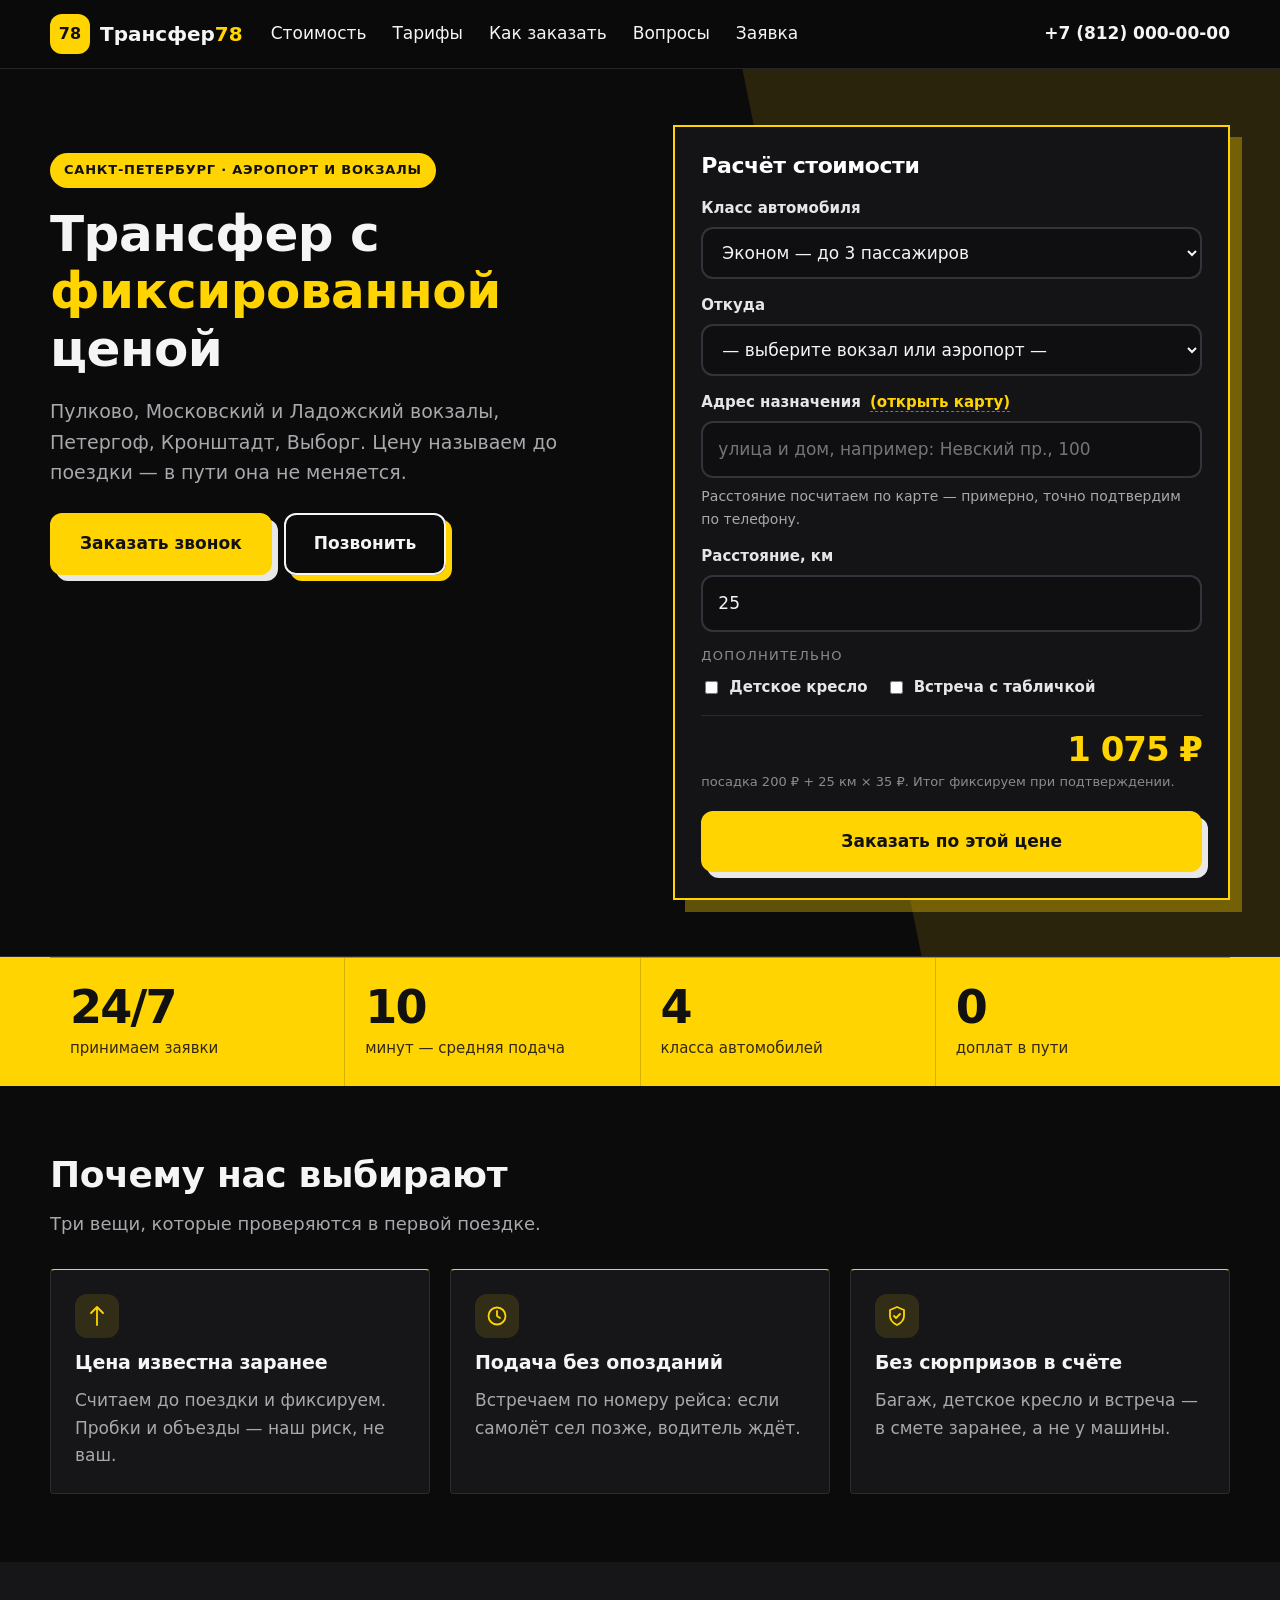
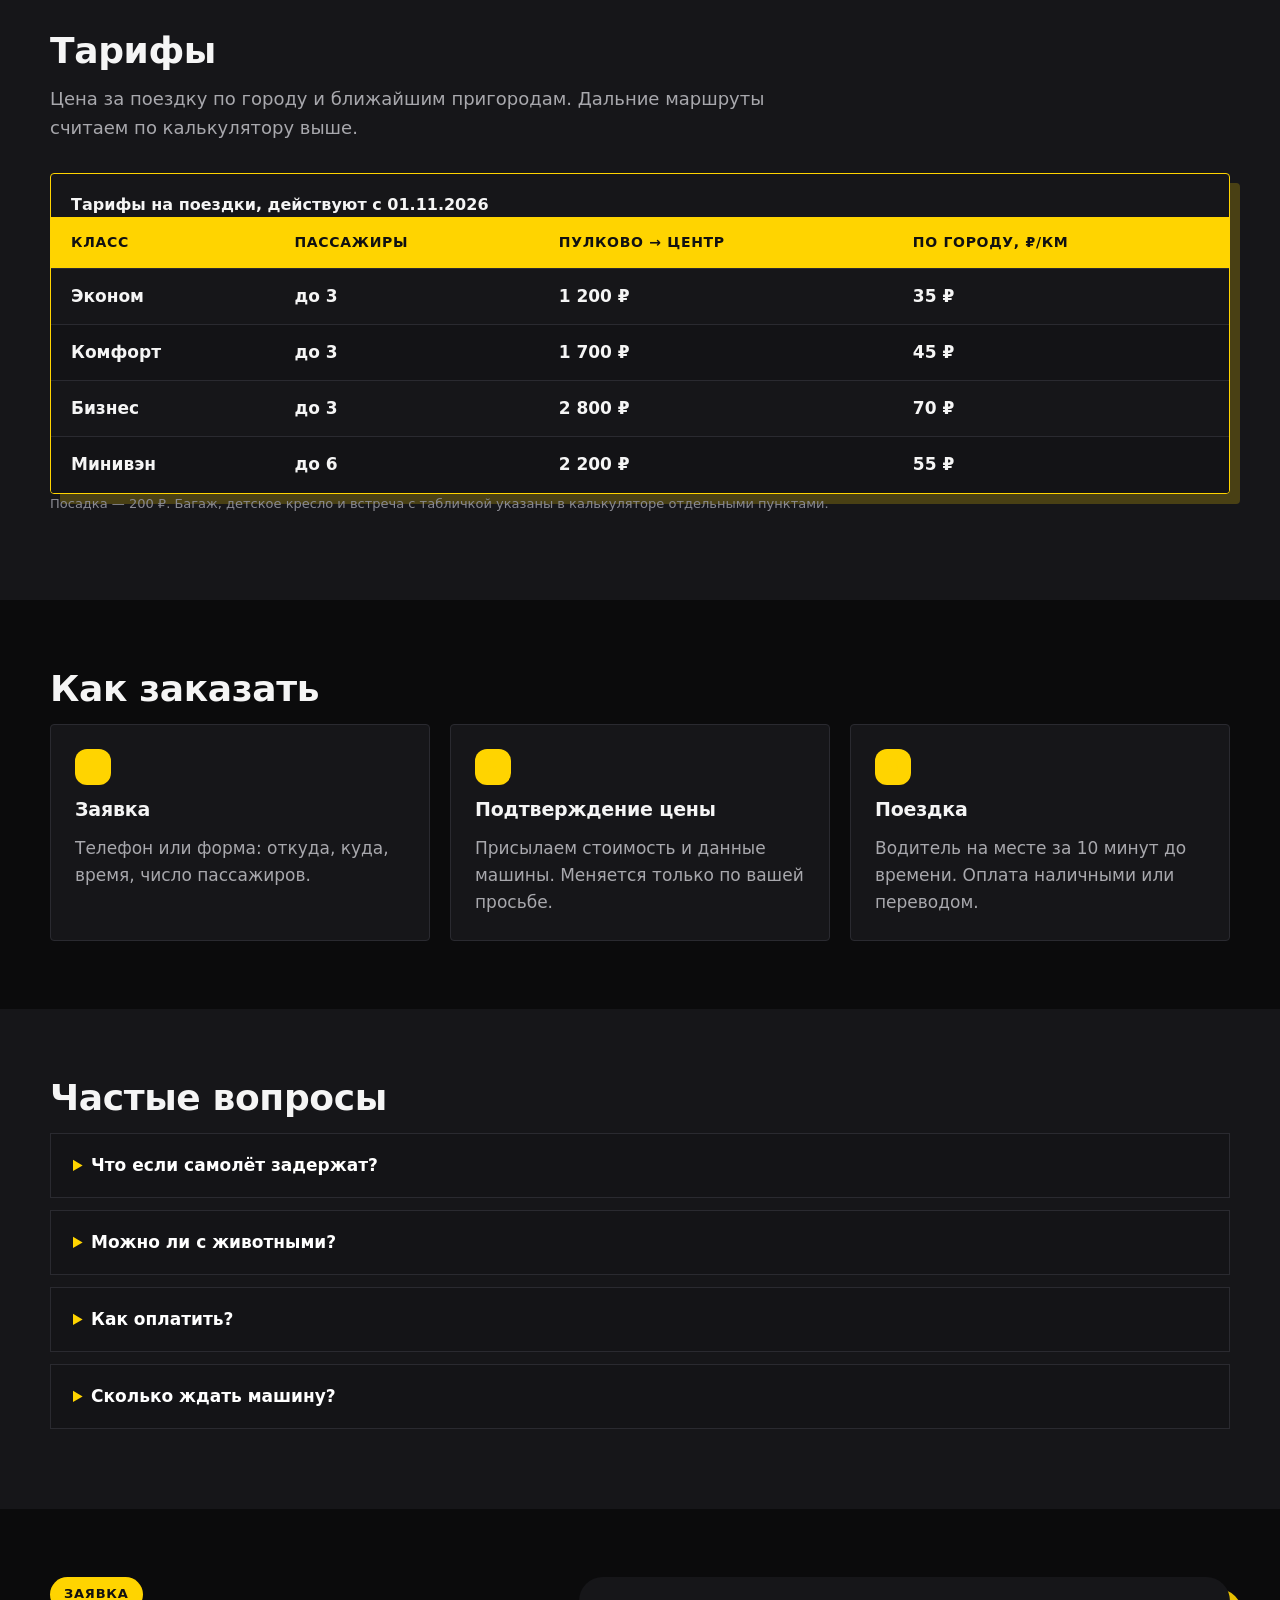
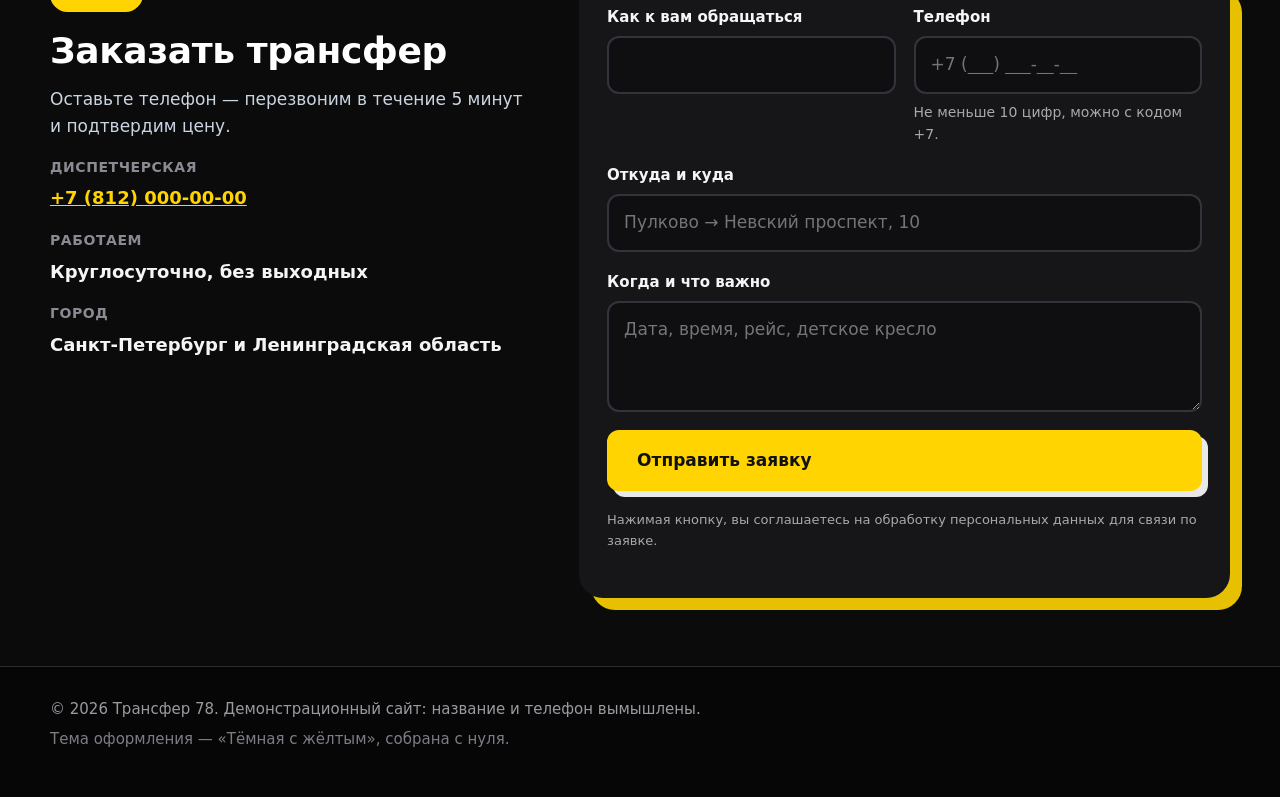
==== commit 01749dde: "Texts: 10 min pickup, card transfer, pets - call to discuss" ====
--- a/index.html
+++ b/index.html
@@ -97,7 +97,7 @@
   <section class="stats" aria-label="Коротко о сервисе">
     <div class="wrap stats-row">
       <div class="stat"><b>24/7</b><span>принимаем заявки</span></div>
-      <div class="stat"><b>15</b><span>минут — средняя подача</span></div>
+      <div class="stat"><b>10</b><span>минут — средняя подача</span></div>
       <div class="stat"><b>4</b><span>класса автомобилей</span></div>
       <div class="stat"><b>0</b><span>доплат в пути</span></div>
     </div>
@@ -211,16 +211,16 @@
       </details>
       <details class="faq-item">
         <summary>Можно ли с животными?</summary>
-        <p>Да, в переноске. Скажите при заказе, чтобы подобрали машину.</p>
+        <p>Позвоните нам — обсудим: зависит от животного и маршрута. Подберём машину и условия.</p>
       </details>
       <details class="faq-item">
         <summary>Как оплатить?</summary>
-        <p>Наличными водителю или переводом по счёту. Для организаций — счёт и закрывающие
+        <p>Наличными водителю или переводом на карту. Для организаций — счёт и закрывающие
           документы.</p>
       </details>
       <details class="faq-item">
         <summary>Сколько ждать машину?</summary>
-        <p>По городу — в среднем 15 минут. На дальние маршруты и аэропорт — по времени заявки.</p>
+        <p>По городу — в среднем 10 минут. На дальние маршруты и аэропорт — по времени заявки.</p>
       </details>
     </div>
   </section>
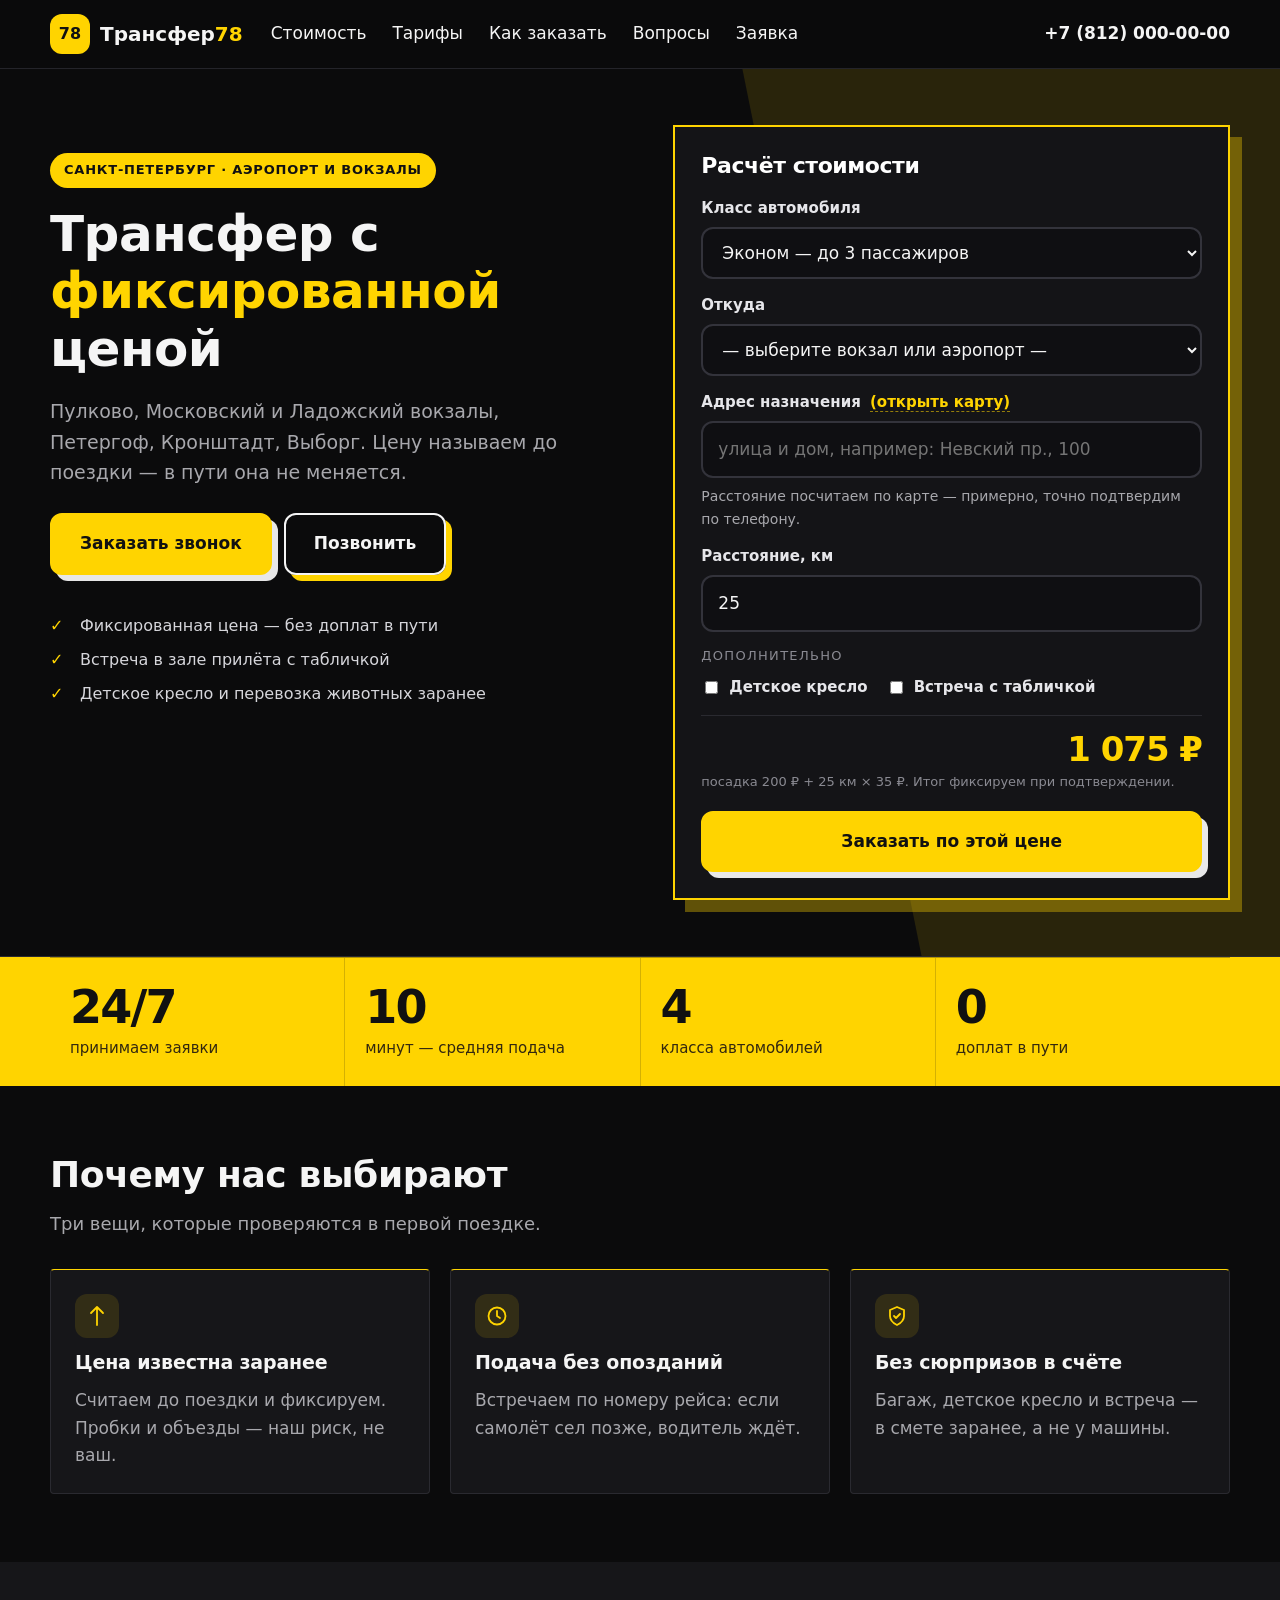
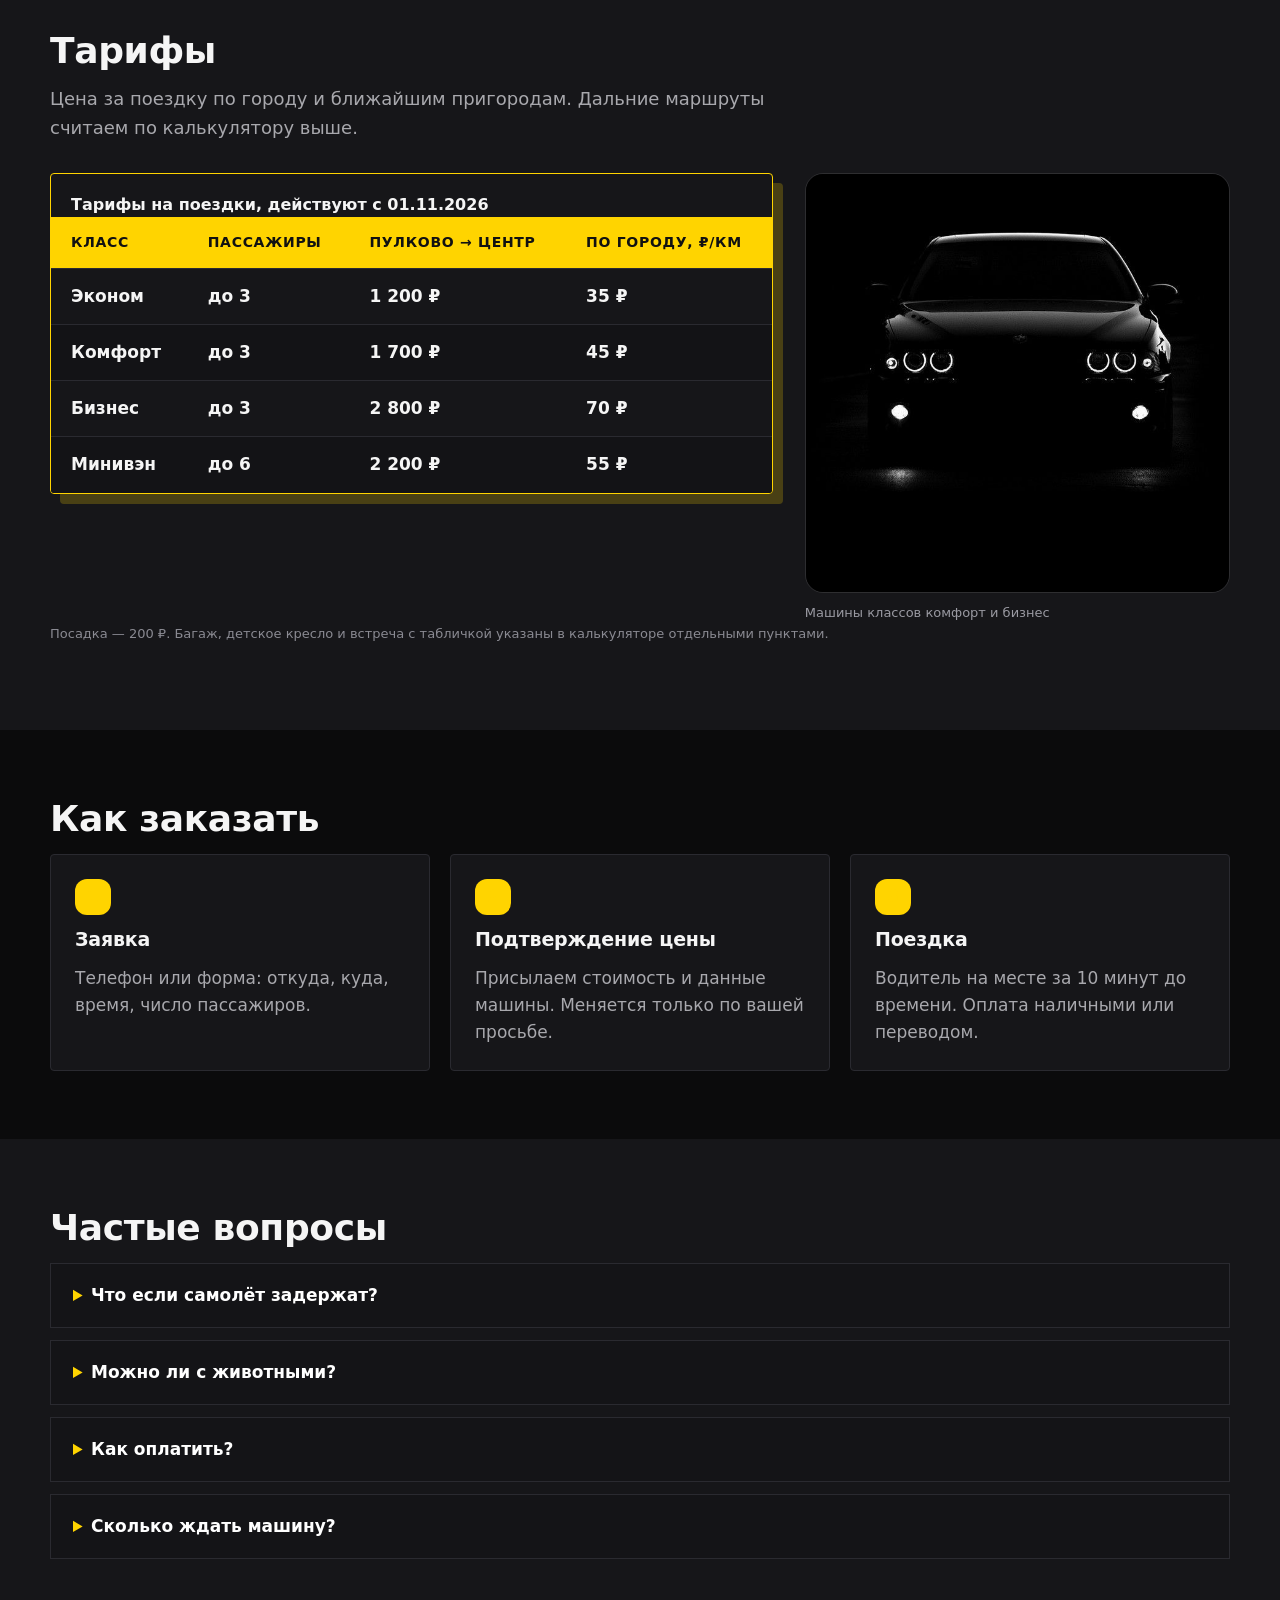
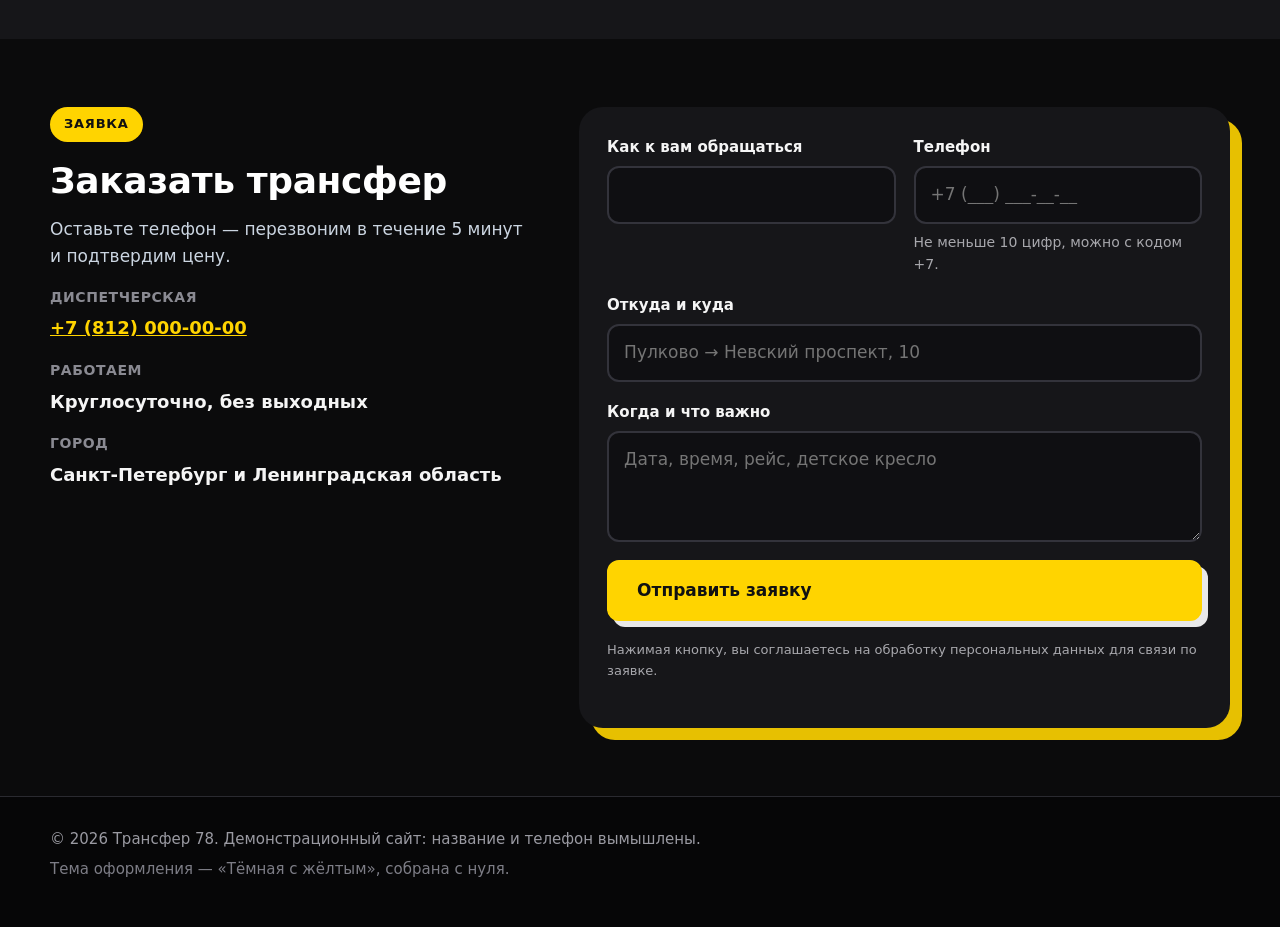
==== commit d1570458: "Tariffs: car photo next to the price table" ====
--- a/index.html
+++ b/index.html
@@ -44,6 +44,12 @@
         <div class="hero-actions">
           <a class="btn" href="#call-modal" id="hero-call">Заказать звонок</a>
           <a class="btn btn-ghost" href="tel:+78120000000">Позвонить</a>
+
+        <ul class="hero-points">
+          <li>Фиксированная цена — без доплат в пути</li>
+          <li>Встреча в зале прилёта с табличкой</li>
+          <li>Детское кресло и перевозка животных заранее</li>
+        </ul>
         </div>
       </div>
 
@@ -138,7 +144,8 @@
       <h2 id="tariffs-title">Тарифы</h2>
       <p class="section-lede">Цена за поездку по городу и ближайшим пригородам. Дальние
         маршруты считаем по калькулятору выше.</p>
-      <div class="table-wrap" tabindex="0" role="region" aria-label="Таблица тарифов">
+      <div class="tariffs-grid">
+<div class="table-wrap" tabindex="0" role="region" aria-label="Таблица тарифов">
         <table>
           <caption>Тарифы на поездки, действуют с 01.11.2026</caption>
           <thead>
@@ -177,6 +184,12 @@
           </tbody>
         </table>
       </div>
+      <figure class="tariffs-photo">
+        <img src="assets/cars/car-1.jpg" width="688" height="1223" loading="lazy"
+             alt="Автомобиль класса комфорт в тёмной студии">
+        <figcaption>Машины классов комфорт и бизнес</figcaption>
+      </figure>
+    </div>
       <p class="calc-note">Посадка — 200 ₽. Багаж, детское кресло и встреча с табличкой
         указаны в калькуляторе отдельными пунктами.</p>
     </div>
--- a/transfer.css
+++ b/transfer.css
@@ -236,3 +236,42 @@
 .call-status { margin: 0; min-height: 20px; font-size: 14px; }
 .call-status.ok { color: #ffd400; }
 .call-status.err { color: #ff8a8a; }
+
+/* короткие преимущества под кнопками первого экрана */
+.hero-points {
+  list-style: none; margin: 28px 0 0; padding: 0;
+  display: grid; gap: 12px; max-width: 44ch;
+}
+.hero-points li {
+  position: relative; padding-left: 30px;
+  color: #d6d6db; font-size: 16px; line-height: 1.4;
+}
+.hero-points li::before {
+  content: "✓"; position: absolute; left: 0; top: 0;
+  color: var(--accent); font-weight: 800;
+}
+@media (max-width: 900px) {
+  .hero-points { margin-top: 18px; gap: 8px; }
+  .hero-points li { font-size: 15px; }
+}
+
+/* фото машины рядом с тарифами */
+.tariffs-grid {
+  display: grid;
+  grid-template-columns: 1.7fr 1fr;
+  gap: 32px;
+  align-items: start;
+}
+.tariffs-photo { margin: 0; }
+.tariffs-photo img {
+  width: 100%; height: 420px; object-fit: cover; object-position: center 58%;
+  border-radius: 18px; display: block;
+  border: 1px solid rgba(255, 255, 255, .1);
+}
+.tariffs-photo figcaption {
+  margin-top: 10px; font-size: 13px; color: #9a9aa2;
+}
+@media (max-width: 900px) {
+  .tariffs-grid { grid-template-columns: 1fr; gap: 18px; }
+  .tariffs-photo img { height: 300px; }
+}
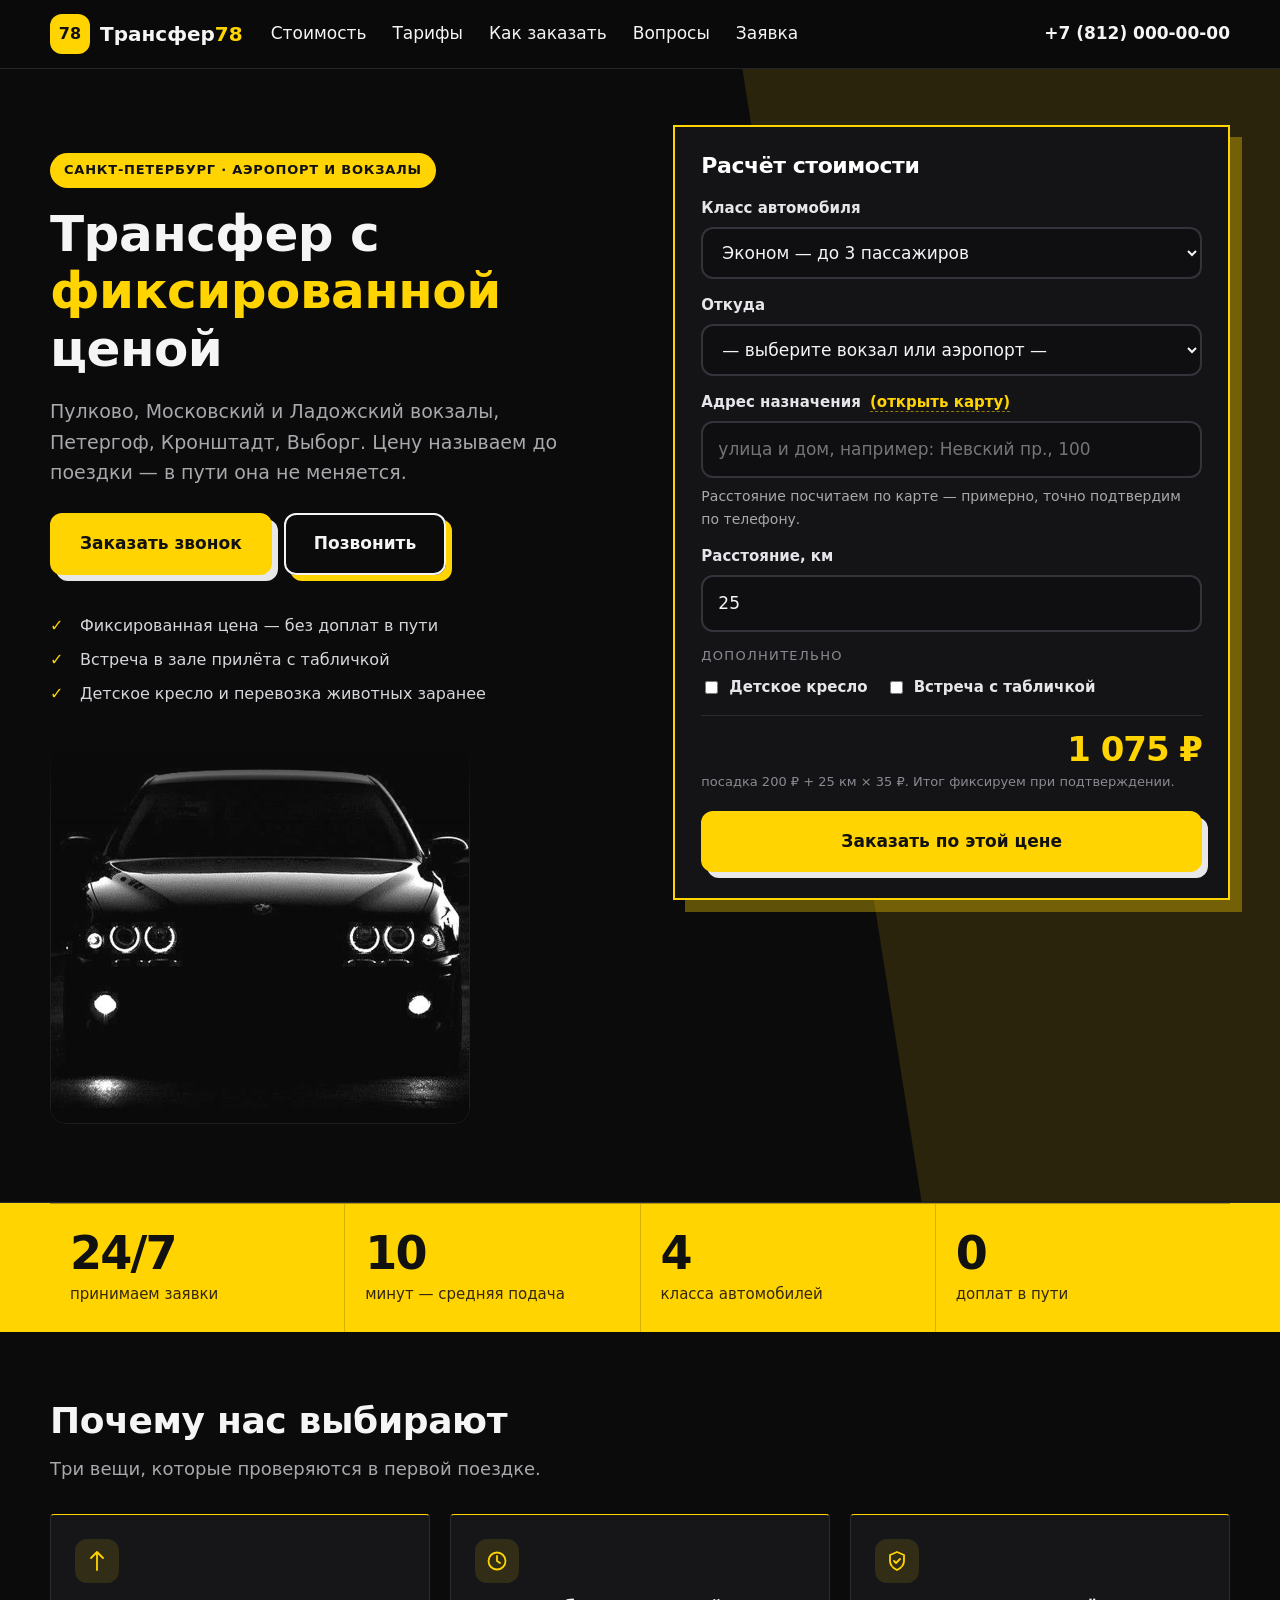
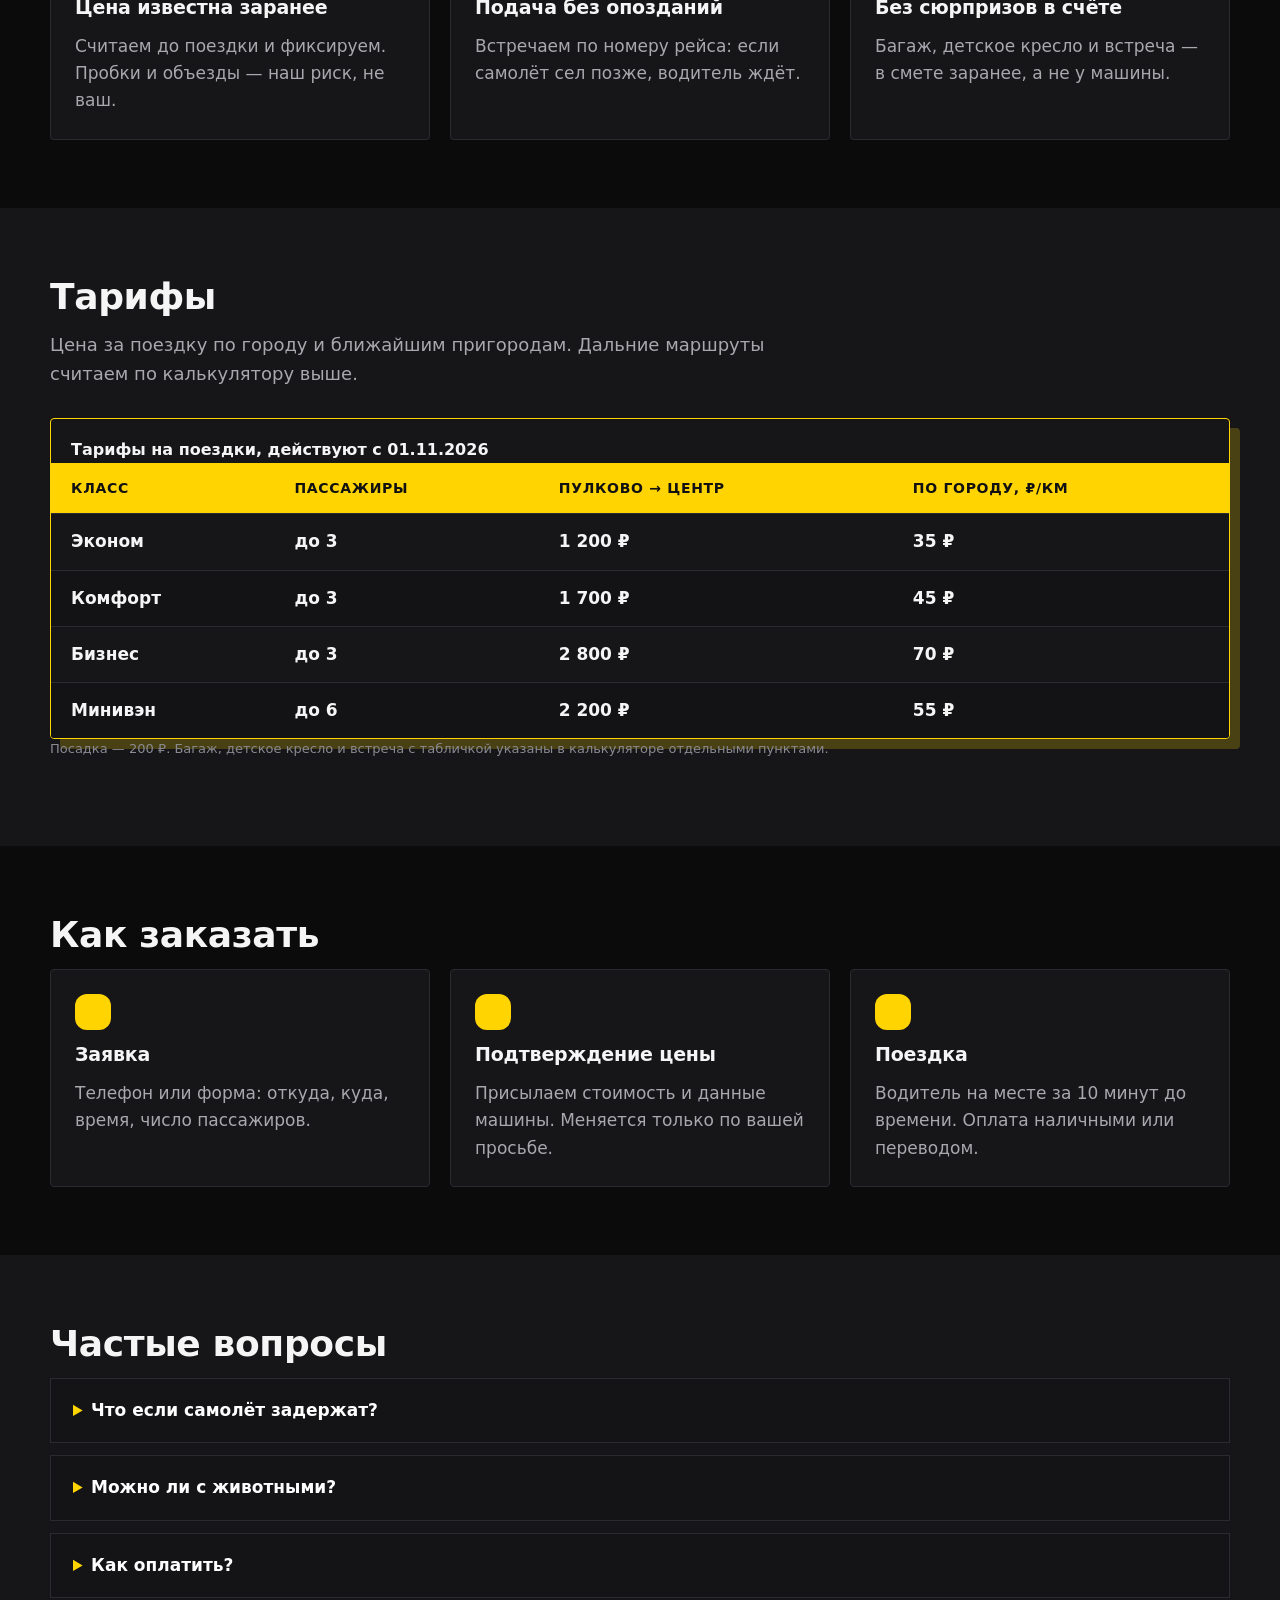
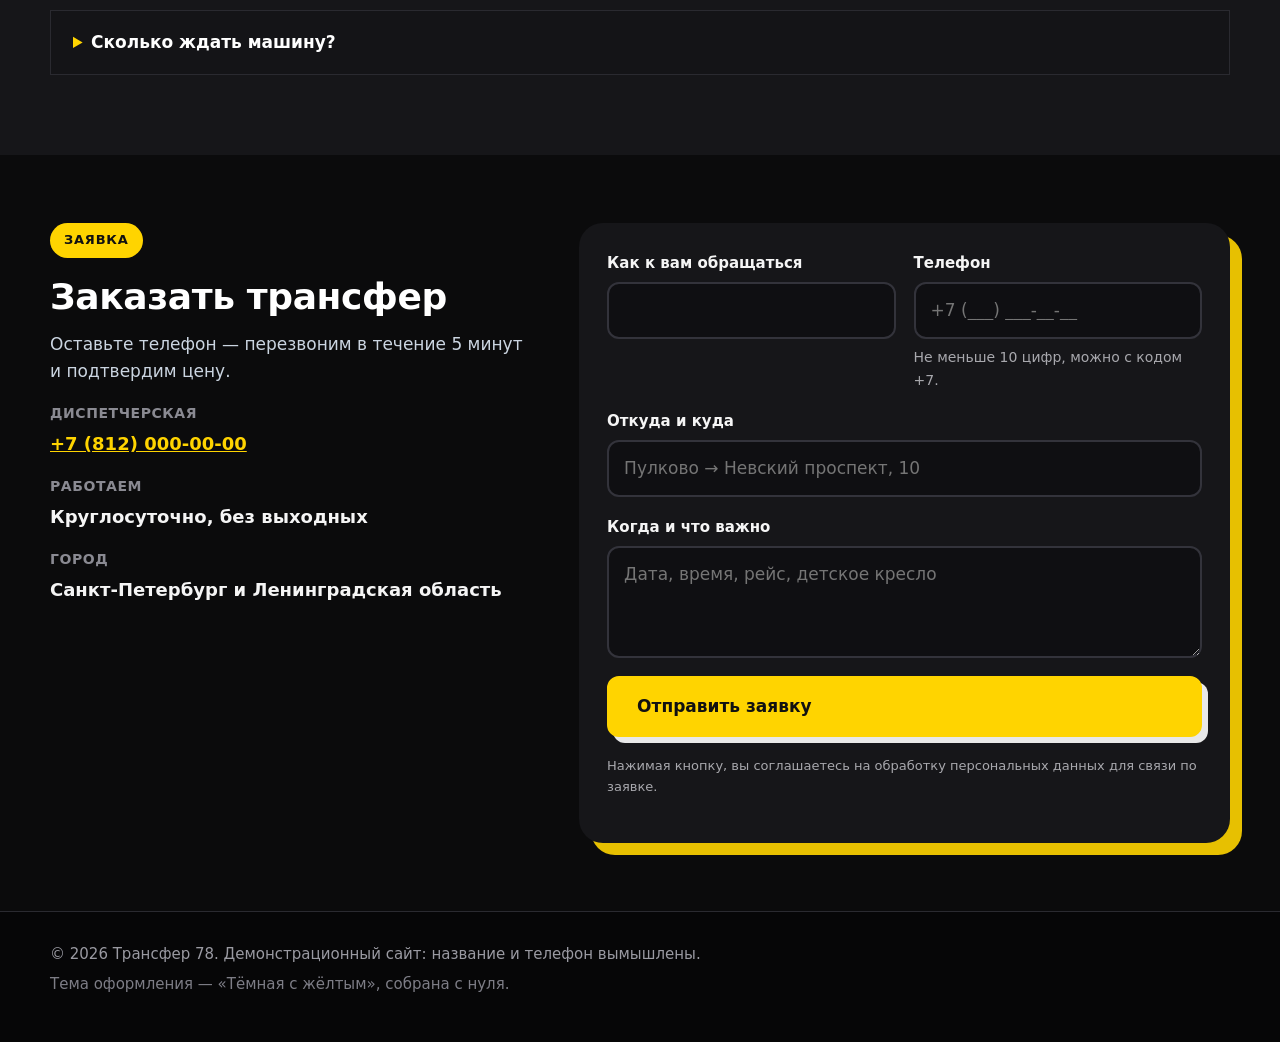
==== commit d56e8f98: "Hero: one car photo under the benefits; brighter, cropped" ====
--- a/index.html
+++ b/index.html
@@ -50,6 +50,11 @@
           <li>Встреча в зале прилёта с табличкой</li>
           <li>Детское кресло и перевозка животных заранее</li>
         </ul>
+
+        <figure class="hero-car">
+          <img src="assets/cars/car-1-hero.jpg" width="900" height="672" loading="lazy"
+               alt="Автомобиль комфорт-класса в тёмной студии">
+        </figure>
         </div>
       </div>
 
@@ -144,8 +149,7 @@
       <h2 id="tariffs-title">Тарифы</h2>
       <p class="section-lede">Цена за поездку по городу и ближайшим пригородам. Дальние
         маршруты считаем по калькулятору выше.</p>
-      <div class="tariffs-grid">
-<div class="table-wrap" tabindex="0" role="region" aria-label="Таблица тарифов">
+      <div class="table-wrap" tabindex="0" role="region" aria-label="Таблица тарифов">
         <table>
           <caption>Тарифы на поездки, действуют с 01.11.2026</caption>
           <thead>
@@ -184,12 +188,6 @@
           </tbody>
         </table>
       </div>
-      <figure class="tariffs-photo">
-        <img src="assets/cars/car-1.jpg" width="688" height="1223" loading="lazy"
-             alt="Автомобиль класса комфорт в тёмной студии">
-        <figcaption>Машины классов комфорт и бизнес</figcaption>
-      </figure>
-    </div>
       <p class="calc-note">Посадка — 200 ₽. Багаж, детское кресло и встреча с табличкой
         указаны в калькуляторе отдельными пунктами.</p>
     </div>
--- a/transfer.css
+++ b/transfer.css
@@ -275,3 +275,19 @@
   .tariffs-grid { grid-template-columns: 1fr; gap: 18px; }
   .tariffs-photo img { height: 300px; }
 }
+
+/* машина в первом экране */
+.hero-car {
+  margin: 26px 0 0; max-width: 420px; position: relative;
+}
+.hero-car img {
+  width: 100%; height: 380px; object-fit: cover; object-position: center 42%;
+  border-radius: 16px; display: block;
+  border: 1px solid rgba(255, 255, 255, .08);
+  -webkit-mask-image: linear-gradient(180deg, transparent 0%, #000 22%, #000 100%);
+          mask-image: linear-gradient(180deg, transparent 0%, #000 22%, #000 100%);
+}
+@media (max-width: 900px) {
+  .hero-car { max-width: 100%; margin-top: 18px; }
+  .hero-car img { height: 260px; }
+}
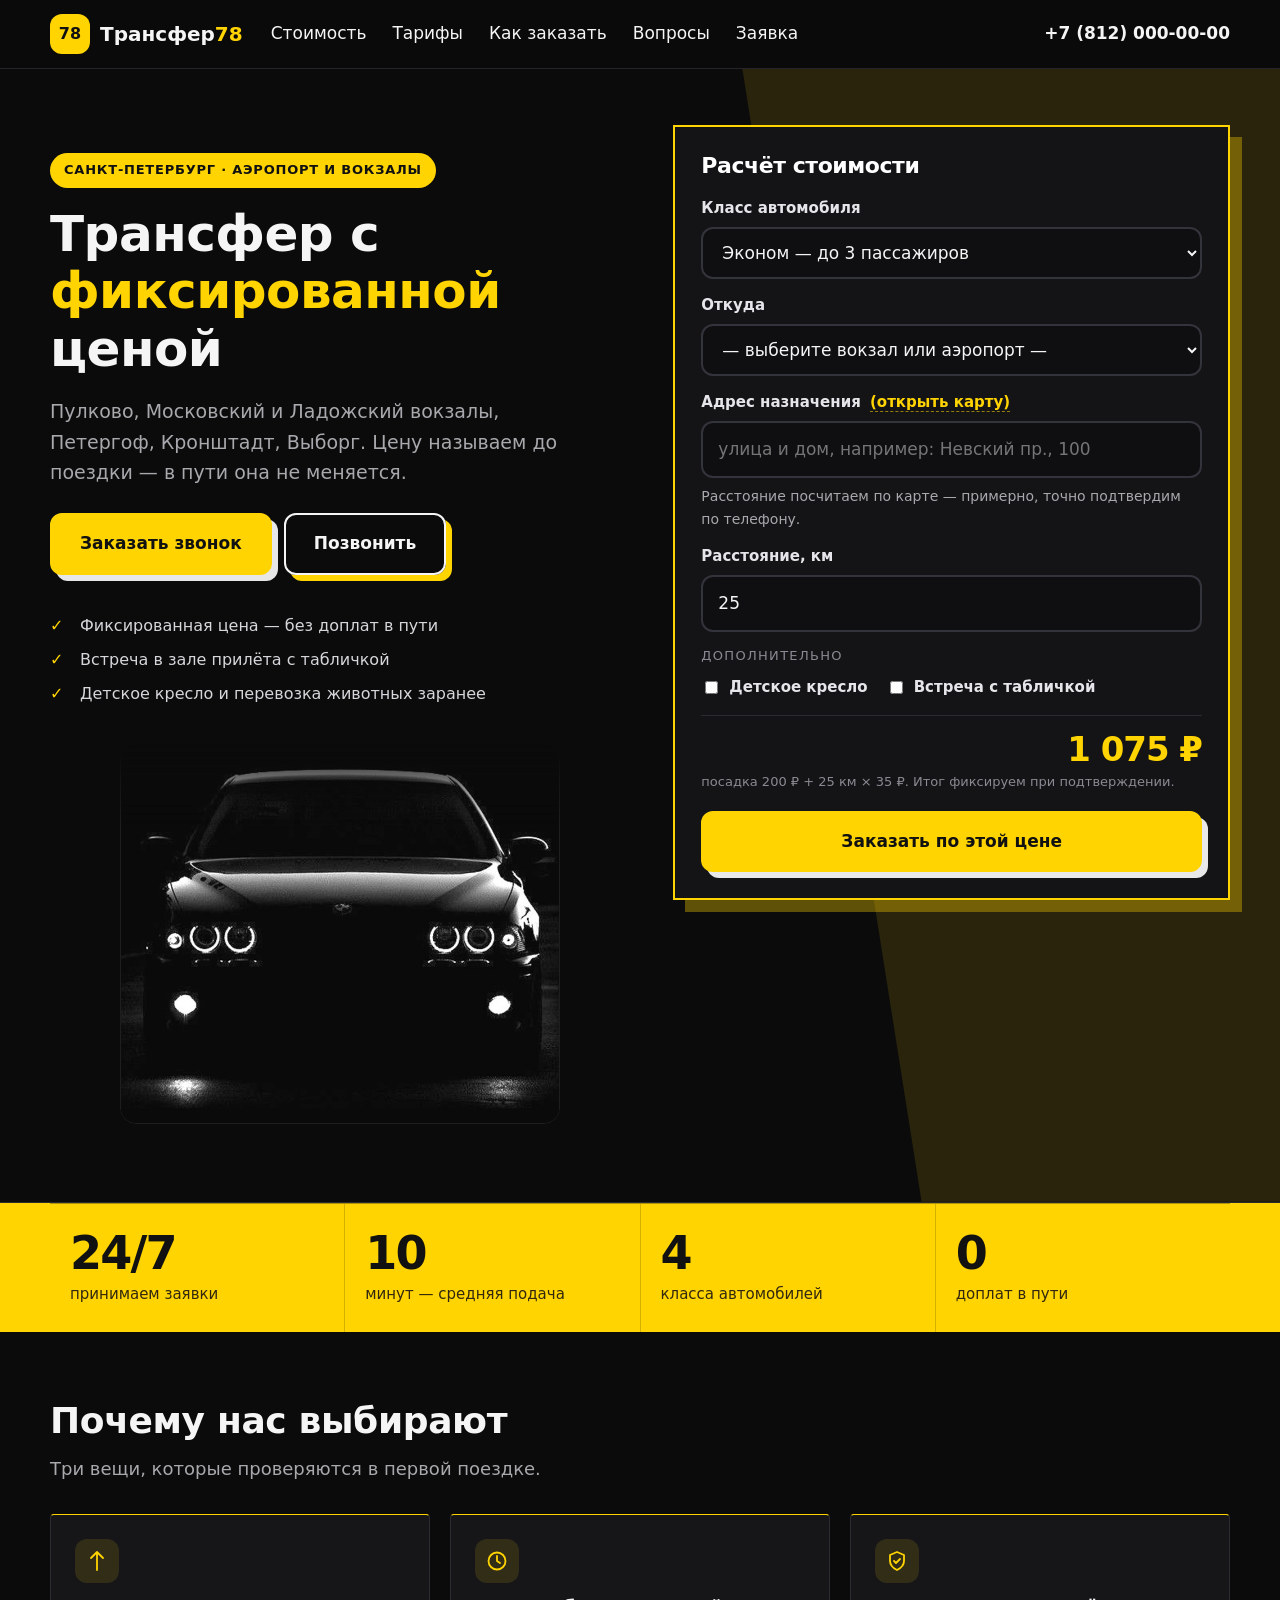
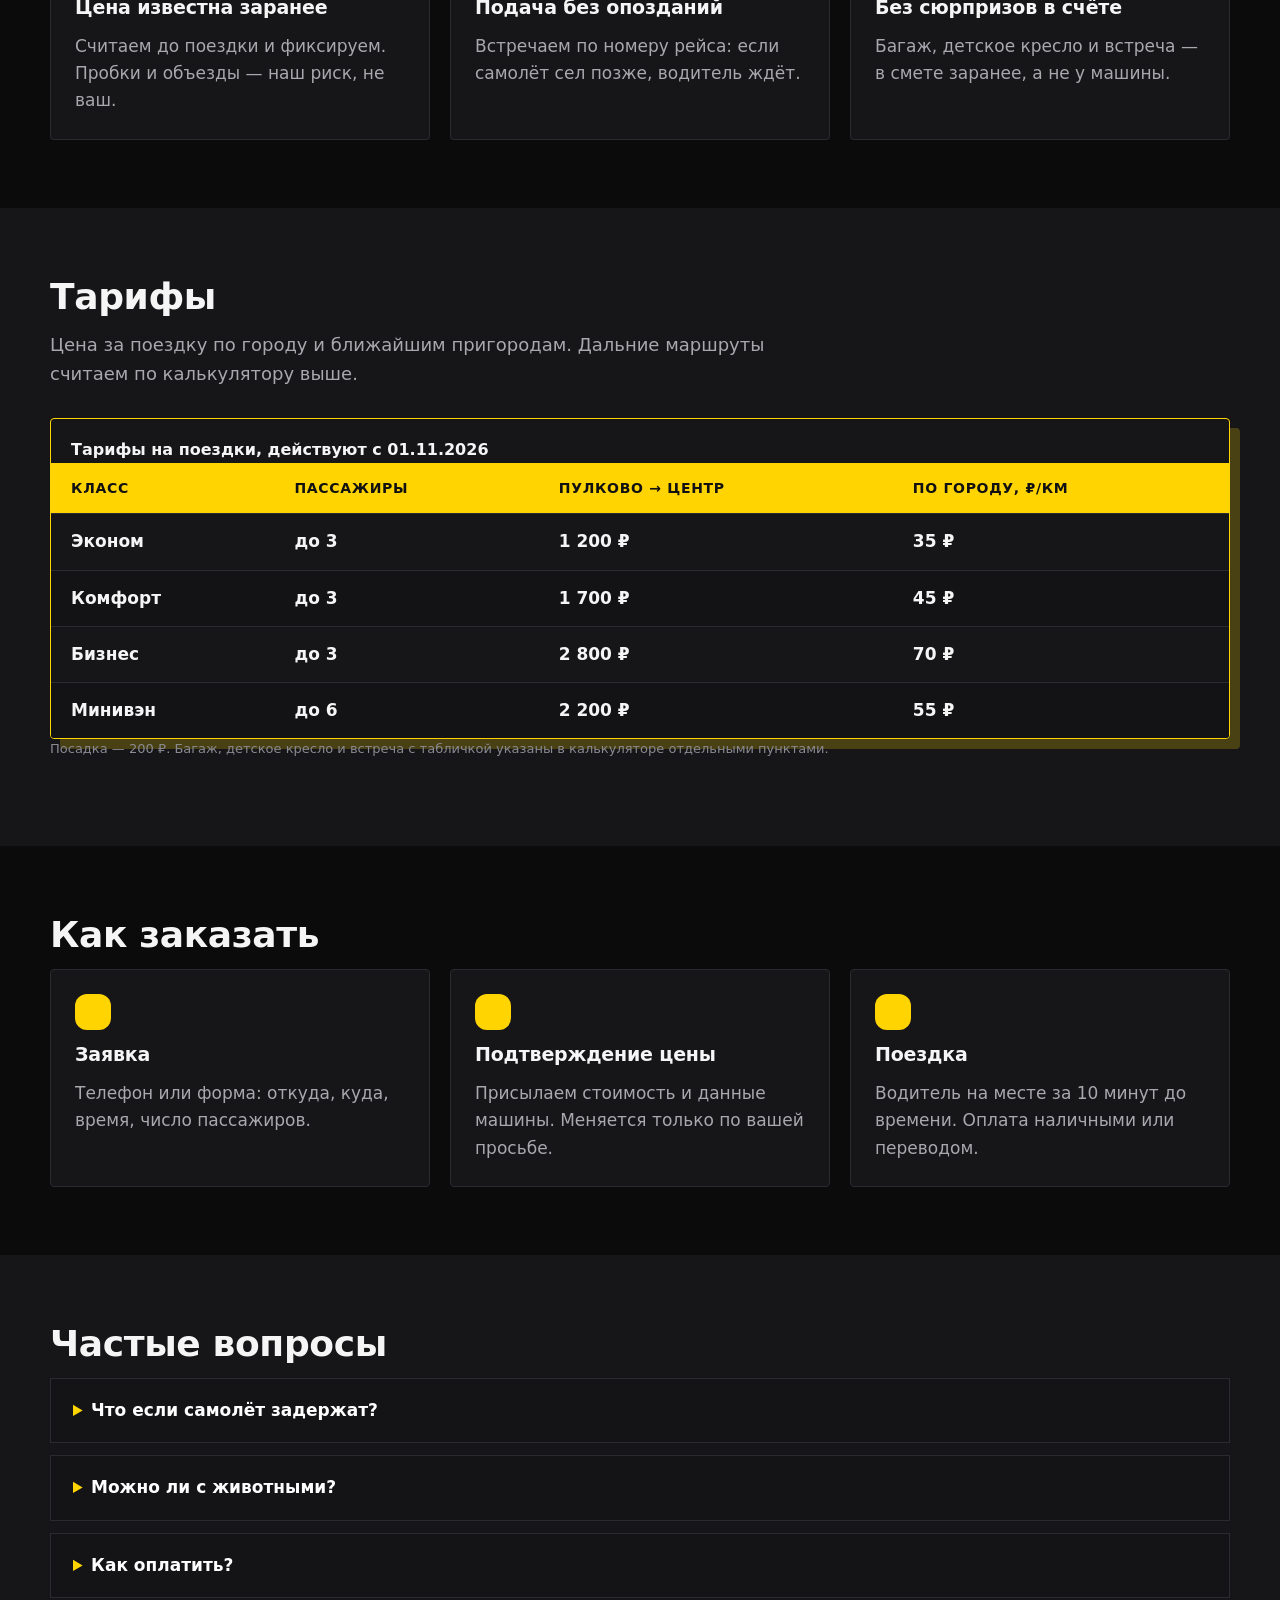
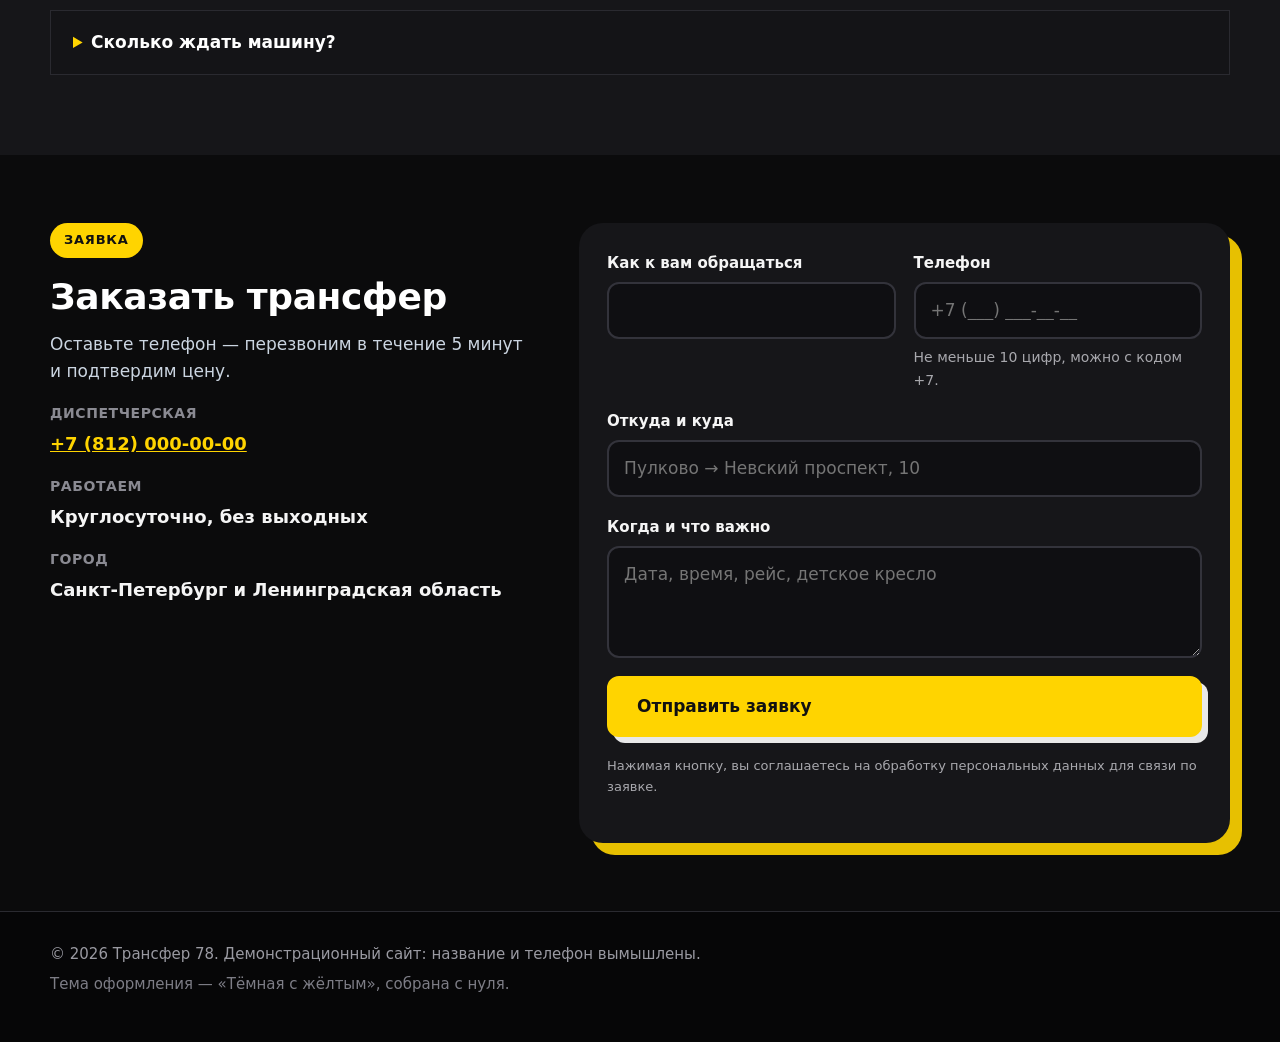
==== commit cd14c16f: "a11y: logo name matches visible text; photo credits contrast; shorter meta description" ====
--- a/index.html
+++ b/index.html
@@ -15,7 +15,7 @@
 
 <header class="site-header">
   <div class="wrap header-inner">
-    <a class="logo" href="#top" aria-label="Трансфер 78 — на главную">
+    <a class="logo" href="#top">
       <span class="logo-mark" aria-hidden="true">78</span>
       <span>Трансфер<span class="logo-accent">78</span></span>
     </a>
--- a/transfer.css
+++ b/transfer.css
@@ -278,7 +278,8 @@
 
 /* машина в первом экране */
 .hero-car {
-  margin: 26px 0 0; max-width: 420px; position: relative;
+  margin: 26px auto 0;          /* по центру свободного места в колонке */
+  max-width: 440px; position: relative;
 }
 .hero-car img {
   width: 100%; height: 380px; object-fit: cover; object-position: center 42%;
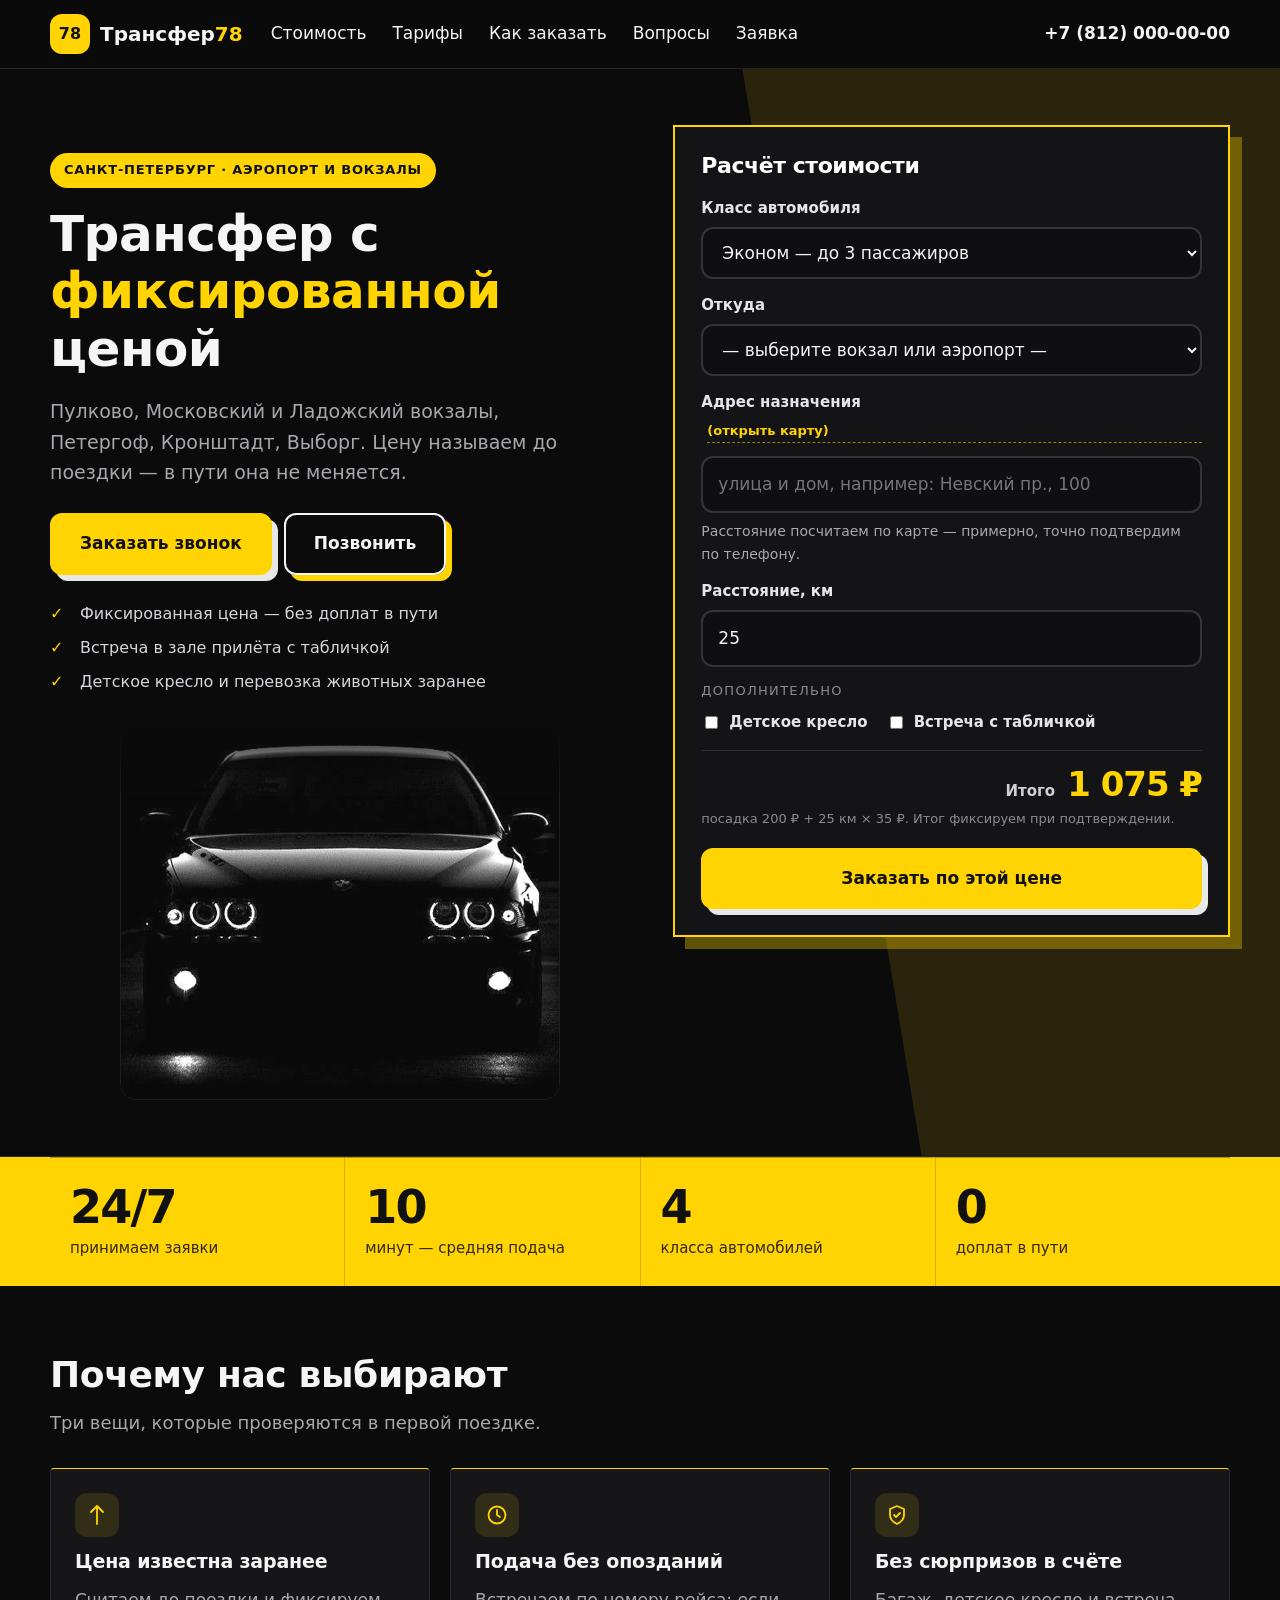
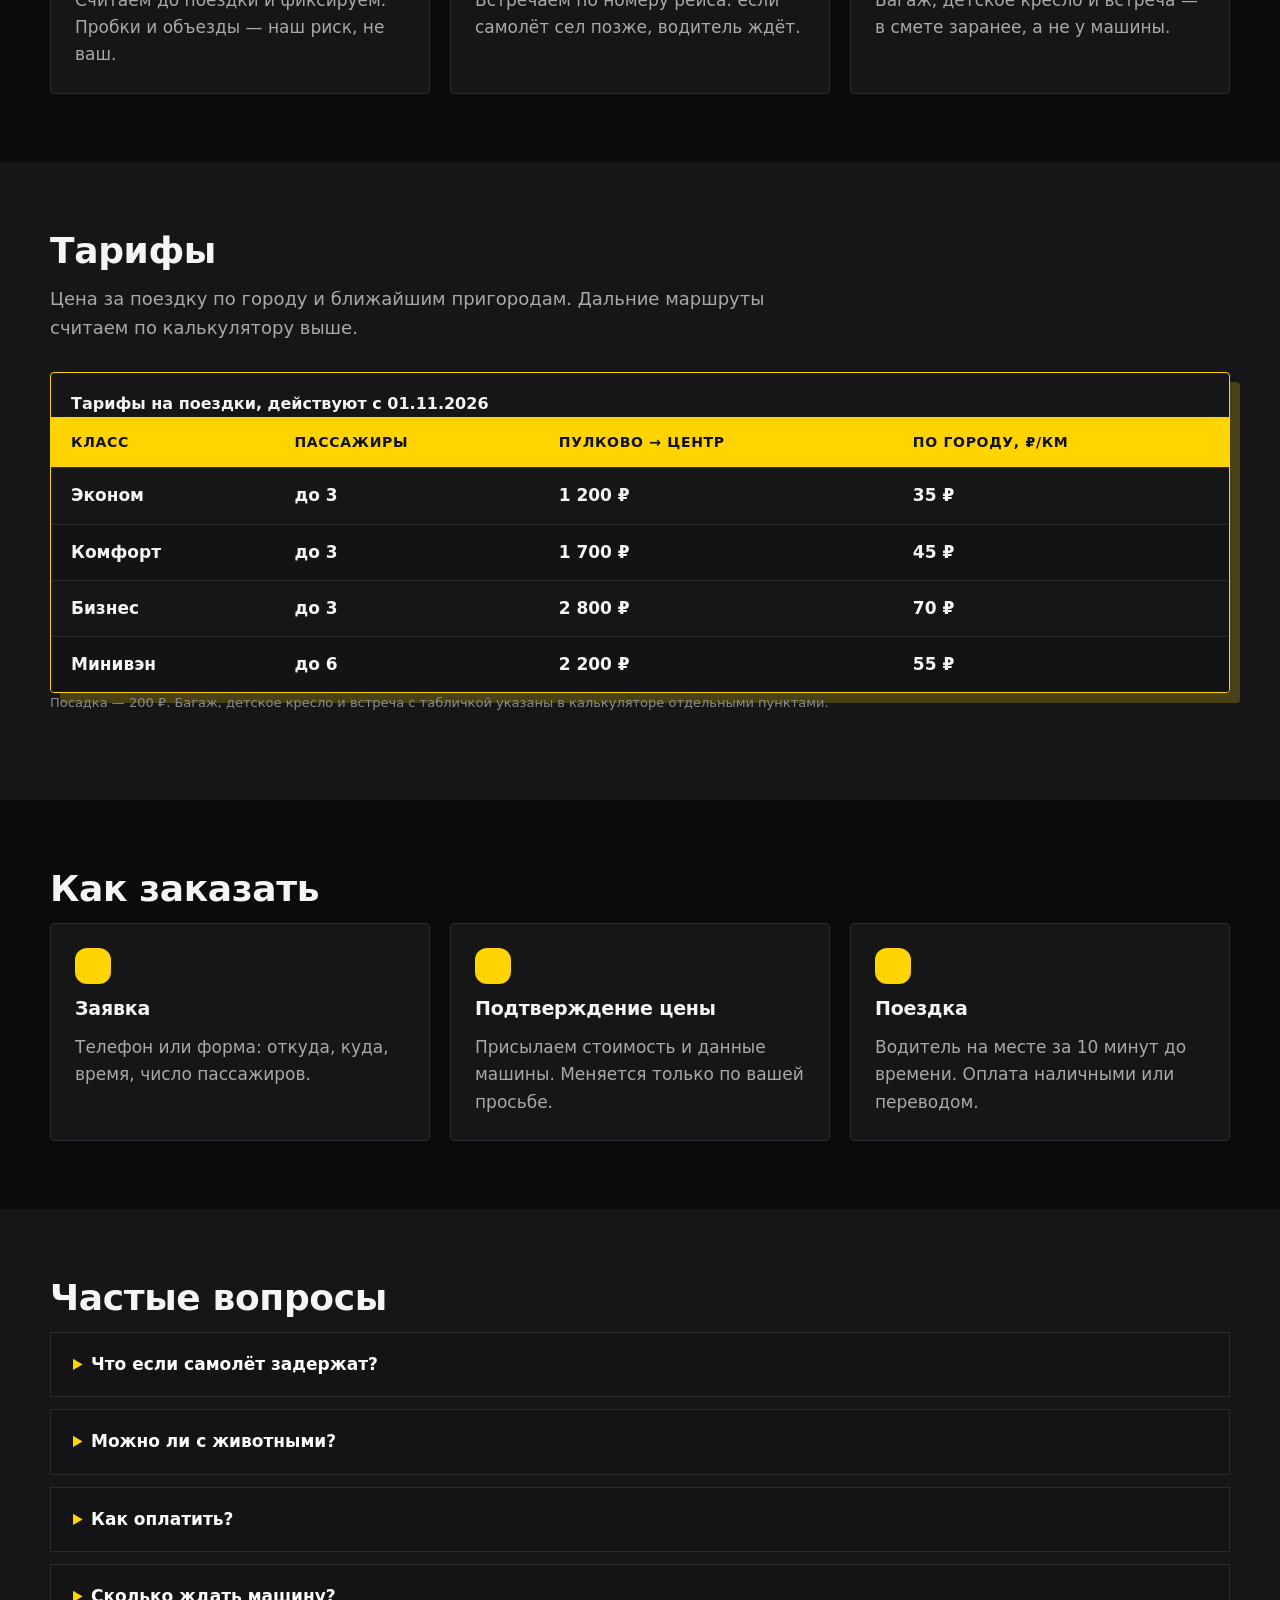
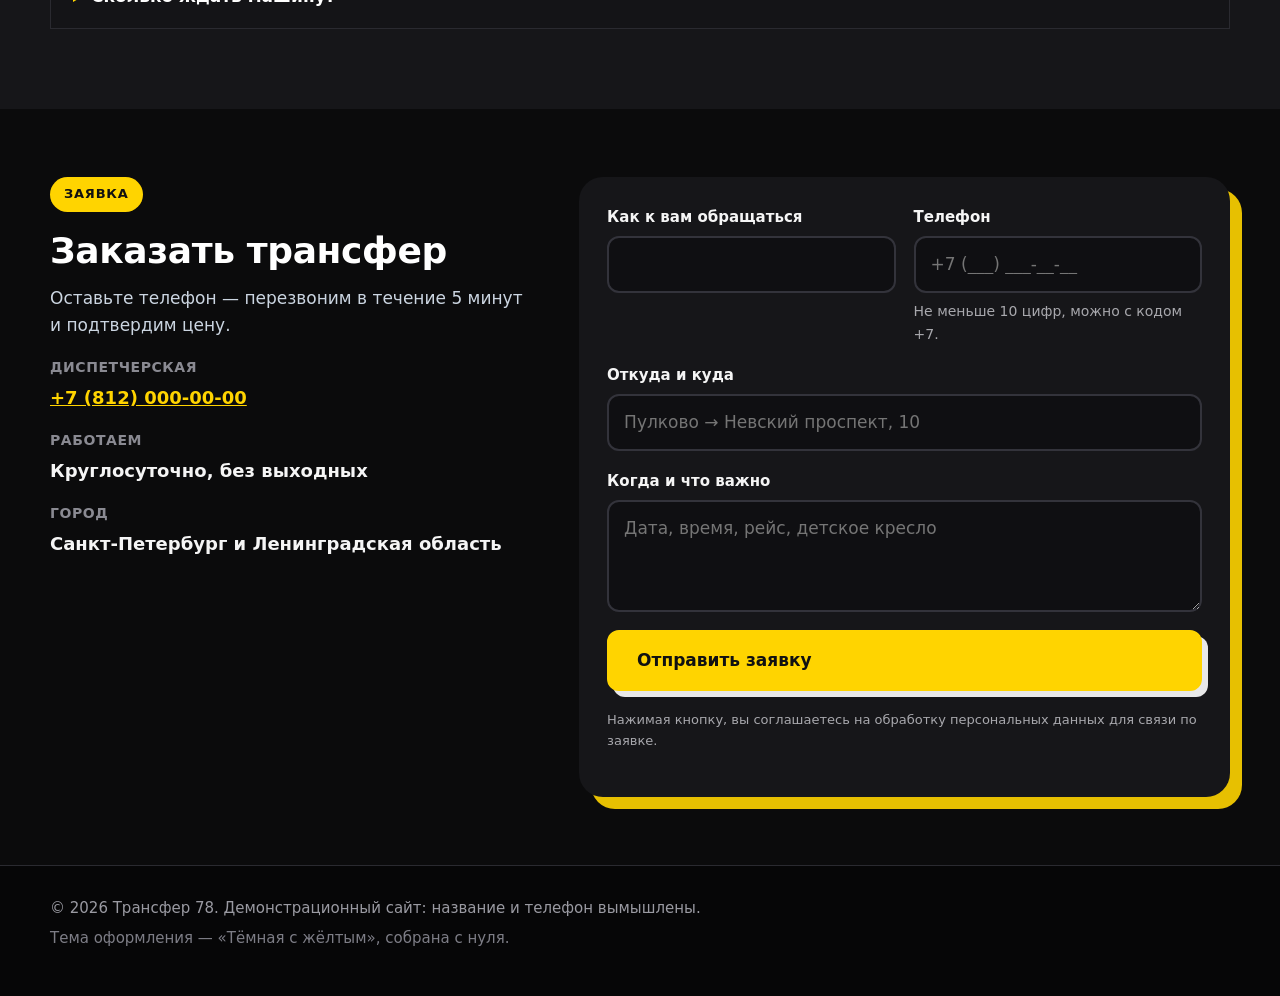
==== commit ef7818dc: "a11y: hero nesting, address hint, price label and live region, no lazy on LCP image, dialog focus" ====
--- a/index.html
+++ b/index.html
@@ -28,7 +28,7 @@
         <li><a href="#booking">Заявка</a></li>
       </ul>
     </nav>
-    <a class="phone" href="tel:+78120000000">+7 (812) 000-00-00</a>
+    <a class="phone" href="tel:+78120000000">+7&nbsp;(812)&nbsp;000&#8209;00&#8209;00</a>
   </div>
 </header>
 
@@ -44,6 +44,7 @@
         <div class="hero-actions">
           <a class="btn" href="#call-modal" id="hero-call">Заказать звонок</a>
           <a class="btn btn-ghost" href="tel:+78120000000">Позвонить</a>
+        </div>
 
         <ul class="hero-points">
           <li>Фиксированная цена — без доплат в пути</li>
@@ -52,10 +53,9 @@
         </ul>
 
         <figure class="hero-car">
-          <img src="assets/cars/car-1-hero.jpg" width="900" height="672" loading="lazy"
+          <img src="assets/cars/car-1-hero.jpg" width="900" height="672"
                alt="Автомобиль комфорт-класса в тёмной студии">
         </figure>
-        </div>
       </div>
 
       <div class="calc-card" id="calc">
@@ -82,9 +82,10 @@
           </select>
         </div>
         <div class="field">
-          <label for="addr">Адрес назначения <a href="#map-modal" class="map-link" id="open-map">(открыть карту)</a></label>
+          <label for="addr">Адрес назначения</label>
+          <a href="#map-modal" class="map-link" id="open-map">(открыть карту)</a>
           <input id="addr" type="text" placeholder="улица и дом, например: Невский пр., 100"
-                 autocomplete="street-address">
+                 autocomplete="address-line1" aria-describedby="addr-hint">
           <p class="hint" id="addr-hint">Расстояние посчитаем по карте — примерно, точно подтвердим по телефону.</p>
         </div>
 <div class="field">
@@ -96,7 +97,8 @@
           <label><input type="checkbox" id="opt-seat" value="300"> Детское кресло</label>
           <label><input type="checkbox" id="opt-sign" value="500"> Встреча с табличкой</label>
         </fieldset>
-        <p class="calc-total">
+        <p class="calc-total" role="status" aria-live="polite">
+          <span class="calc-total-label">Итого</span>
           <strong id="total">1 075 ₽</strong>
         </p>
         <p class="calc-note" id="calc-note">Посадка 200 ₽ + 25 км × 35 ₽</p>
@@ -149,7 +151,7 @@
       <h2 id="tariffs-title">Тарифы</h2>
       <p class="section-lede">Цена за поездку по городу и ближайшим пригородам. Дальние
         маршруты считаем по калькулятору выше.</p>
-      <div class="table-wrap" tabindex="0" role="region" aria-label="Таблица тарифов">
+      <section class="table-wrap" tabindex="0" aria-label="Таблица тарифов">
         <table>
           <caption>Тарифы на поездки, действуют с 01.11.2026</caption>
           <thead>
@@ -187,7 +189,7 @@
             </tr>
           </tbody>
         </table>
-      </div>
+      </section>
       <p class="calc-note">Посадка — 200 ₽. Багаж, детское кресло и встреча с табличкой
         указаны в калькуляторе отдельными пунктами.</p>
     </div>
@@ -244,7 +246,7 @@
         <p class="dark-lede">Оставьте телефон — перезвоним в течение 5 минут и подтвердим цену.</p>
         <dl class="contacts">
           <dt>Диспетчерская</dt>
-          <dd><a href="tel:+78120000000">+7 (812) 000-00-00</a></dd>
+          <dd><a href="tel:+78120000000">+7&nbsp;(812)&nbsp;000&#8209;00&#8209;00</a></dd>
           <dt>Работаем</dt>
           <dd>Круглосуточно, без выходных</dd>
           <dt>Город</dt>
@@ -293,7 +295,7 @@
 <script src="calc.js?v=4"></script>
 <script src="form.js?v=3"></script>
 <div id="call-modal" class="map-modal" hidden>
-  <div class="map-modal-inner call-inner" role="dialog" aria-modal="true" aria-label="Заказать звонок">
+  <div class="map-modal-inner call-inner" role="dialog" aria-modal="true" tabindex="-1" aria-label="Заказать звонок">
     <div class="map-modal-head">
       <strong>Заказать звонок</strong>
       <button type="button" class="map-modal-close" id="close-call" aria-label="Закрыть окно">×</button>
@@ -310,7 +312,7 @@
 </div>
 
 <div id="map-modal" class="map-modal" hidden>
-  <div class="map-modal-inner" role="dialog" aria-modal="true" aria-label="Выбор точки на карте">
+  <div class="map-modal-inner" role="dialog" aria-modal="true" tabindex="-1" aria-label="Выбор точки на карте">
     <div class="map-modal-head">
       <strong>Ткните точку назначения</strong>
       <button type="button" class="map-modal-close" id="close-map" aria-label="Закрыть карту">×</button>
@@ -322,6 +324,6 @@
 
   <script src="assets/leaflet/leaflet.js"></script>
   <script src="call.js?v=1"></script>
-  <script src="map.js?v=3"></script>
+  <script src="map.js?v=4"></script>
 </body>
 </html>
--- a/transfer.css
+++ b/transfer.css
@@ -292,3 +292,7 @@
   .hero-car { max-width: 100%; margin-top: 18px; }
   .hero-car img { height: 260px; }
 }
+
+/* подпись «Итого» рядом с ценой и ссылка «открыть карту» вне label */
+.calc-total-label { font-weight: 600; color: #cfd0d6; }
+.field > .map-link { display: inline-block; margin: 0 0 6px 6px; font-size: 13px; }
